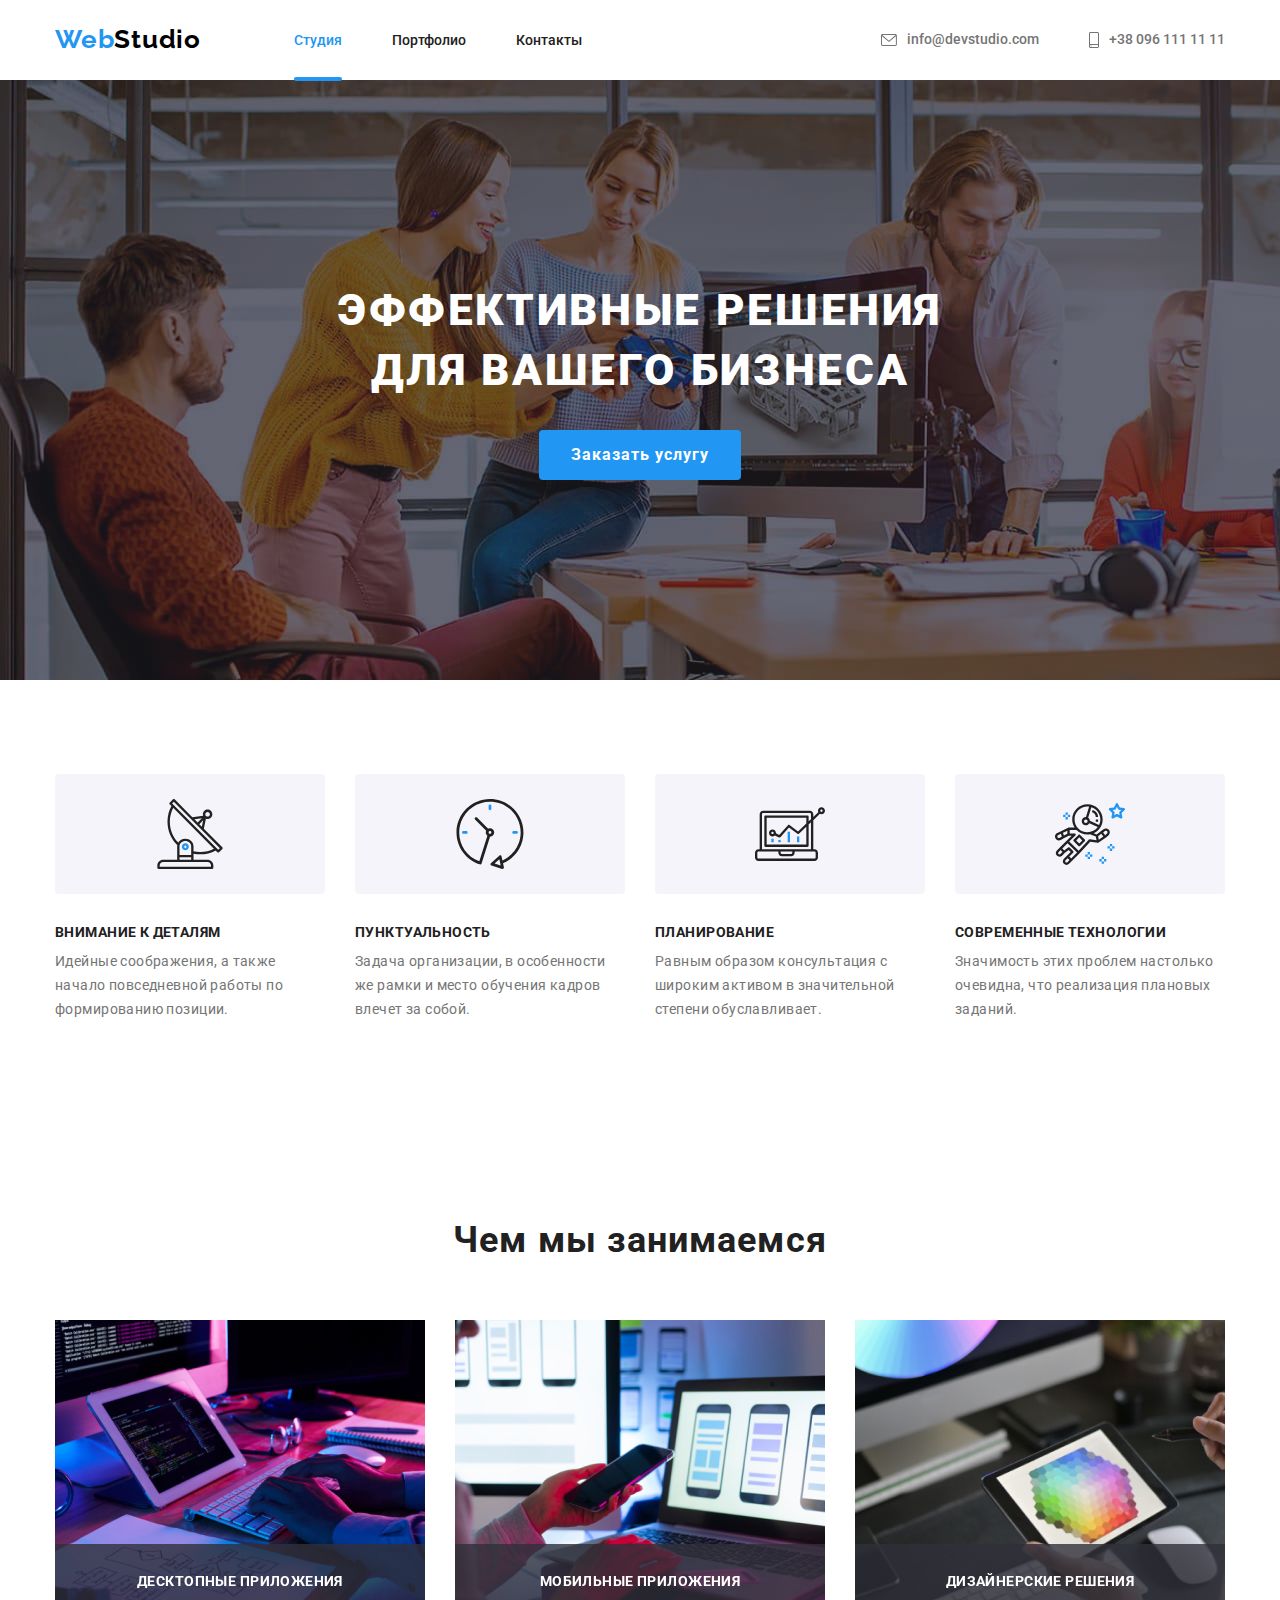
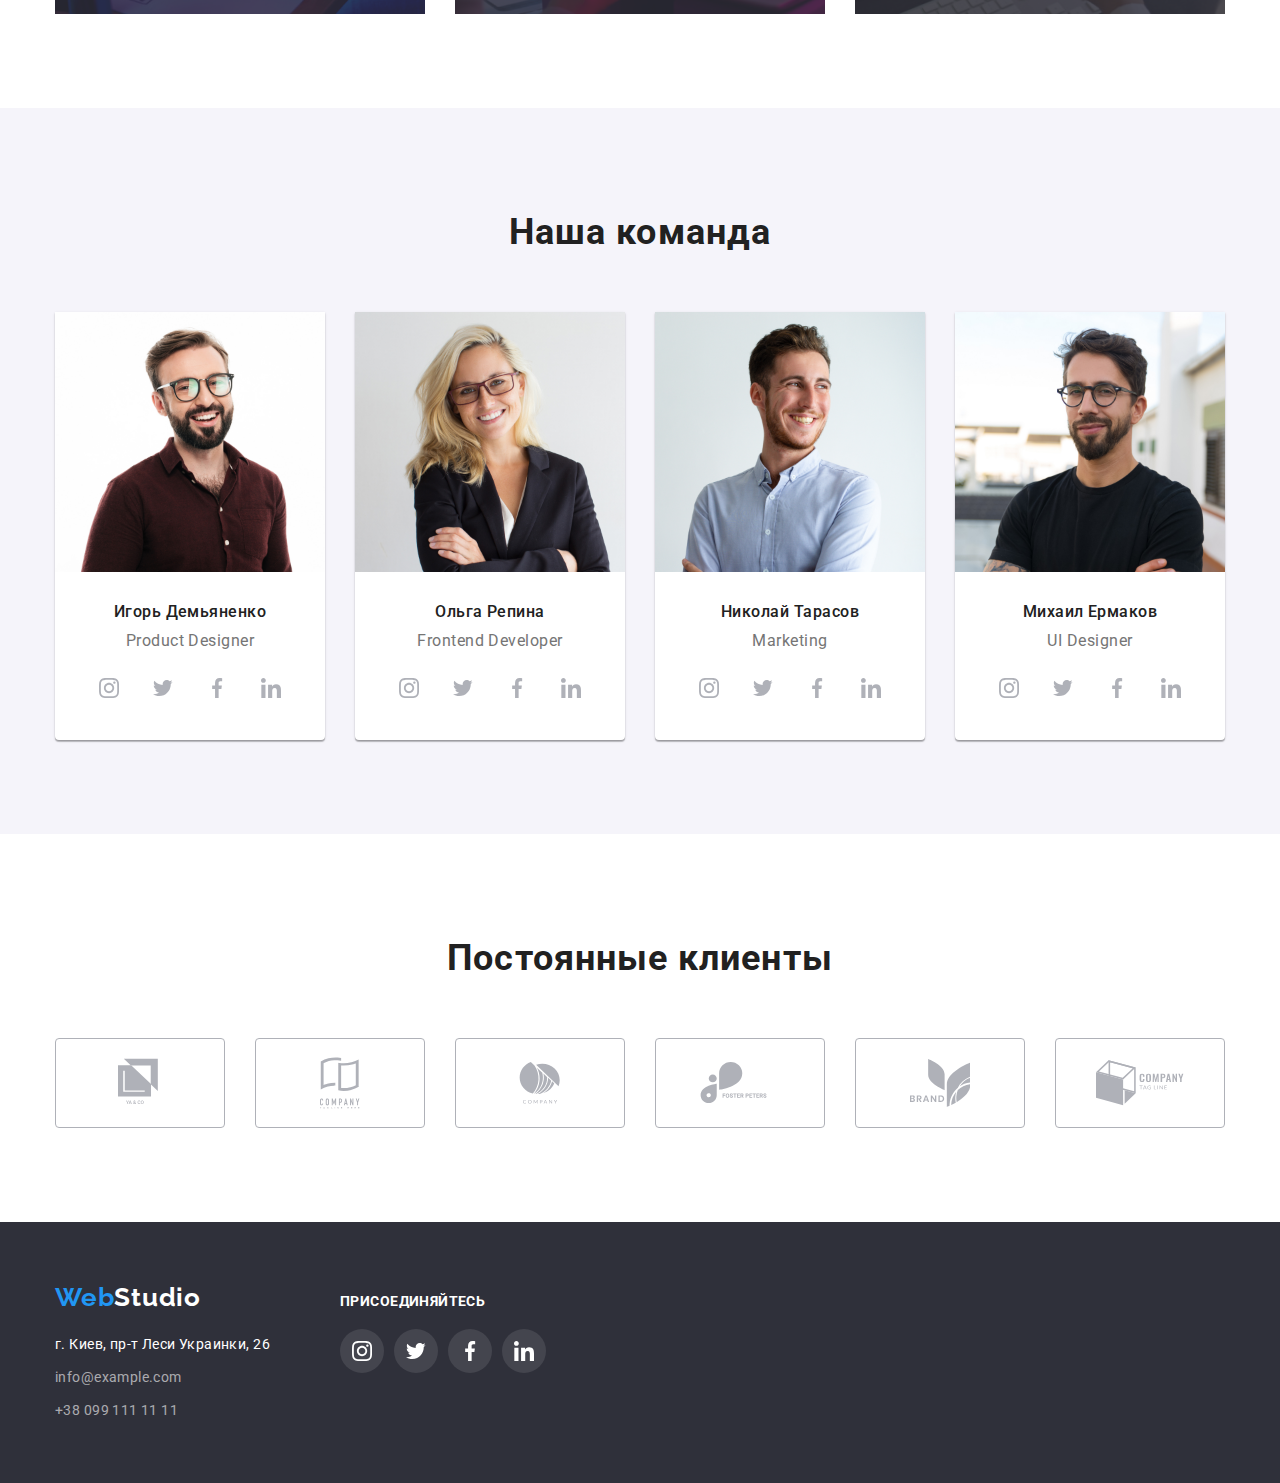
==== index.html @ f9aa04c1 "Add files via upload" ====
<!DOCTYPE html>
<html lang="ru">
<head>
    <meta charset="UTF-8">
    <meta name="viewport" content="width=device-width, initial-scale=1.0">
    <title>Web Studio</title>
    <link rel="stylesheet" href="https://cdnjs.cloudflare.com/ajax/libs/modern-normalize/1.0.0/modern-normalize.css">
    <link rel="stylesheet" href="./css/styles.css">
    <link href="https://fonts.googleapis.com/css2?family=Raleway:wght@700&family=Roboto:wght@400;500;700&display=swap" rel="stylesheet">
</head>
<body>
        <header>
            <div class="container">
                <div class="header-container">
                    <nav class="nav-container">
                        <a class="logo logo-header" href="#"><span class="logo-fisrt-word">Web</span><span class="logo-second-word">Studio</span></a>
                
                        <ul class="site-nav-container">
                            <li class="site-nav-item"><a href="./index.html" class="site-nav-link studio-link"> <span class="studio-page">Студия</span></a></li>
                            <li class="site-nav-item"><a href="./portfolio.html" class="site-nav-link"> Портфолио</a></li>
                            <li class="site-nav-item"><a href=""  class="site-nav-link">Контакты</a></li">
                        </ul>
                    </nav>
                    <address class="address">
                        <ul class="auth-nav">
                            <li class="item">
                                <a href="mailto:info@devstudio.com" class="auth-nav-link">
                                <svg class="connect-us-icon envelope-icon" width="16" height="12">
                                    <use href="./images/symbol-defs.svg#icon-envelope"></use>
                                </svg>
                                info@devstudio.com</a>
                            </li>
                            <li class="item">
                                <a href="tel:+380961111111" class="auth-nav-link">
                                <svg class="connect-us-icon" width="10" height="16">
                                    <use href="./images/symbol-defs.svg#icon-smartphone"></use>
                                </svg>
                                +38 096 111 11 11</a>
                            </li>
                        </ul>
                    </address>  
                </div> 
            </div> 
        </header>
        <main>
            <section class="hero-section"> 
                <div class="container">
                    <h1 class="hero-title">Эффективные решения <br> для вашего бизнеса</h1>
                    <button type="button" data-modal-open class="modal-btn type=button">Заказать услугу</button>
                    
                    <div data-modal class="backdrop is-hidden">
                        <div class="modal">
                            <button type="button" data-modal-close class="close-btn">
                                <svg width="18" height="18" class="close-btn-icon">
                                    <use href="./images/symbol-defs.svg#icon-close-cross">
                                    </use>
                                </svg>
                            </button>
                            
                            <form action="#" method="GET" autocomplete="off" class="contact-form">
                                <b class="data-appeal">Оставьте свои данные, мы вам перезвоним</b>

                                <div class="form-field">
                                    <label for="user-name" class="input-name">Имя</label>
                                    <input type="text" id="user-name" class="contact-form-input" name="user-name" required minlength="2">
                                    <svg width="12" height="12" class="input-form-icon">
                                        <use href="./images/symbol-defs.svg#icon-person"></use>
                                    </svg>
                                </div>
                                
                                <div class="form-field">
                                    <label for="user-phone" class="input-name">Телефон</label>
                                    <input type="tel" id="user-phone" class="contact-form-input" name="user-phone" required>
                                    <svg width="13" height="13" class="input-form-icon">
                                        <use href="./images/symbol-defs.svg#icon-phone"></use>
                                    </svg>
                                </div>
                                
                                <div class="form-field">
                                    <label for="user-email" class="input-name">Почта</label>
                                    <input type="email" id="user-email" class="contact-form-input" name="user-email" required>
                                    <svg width="15" height="12" class="input-form-icon">
                                        <use href="./images/symbol-defs.svg#icon-mail"></use>
                                    </svg>
                                </div>

                                <label for="user-comment" class="input-name">Комментарий</label>
                                <textarea name="user-comment" id="user-comment" cols="30" rows="10" placeholder="Введите текст" class="user-comment"></textarea>
                                
                                <div class="agreement">
                                    <input type="checkbox" value="agreement" name="agreement" class="agreement-checkbox" checked>
                                    <p class="agreement-text">Соглашаюсь с рассылкой и принимаю <a href="" class="agreement-terms-doc">Условия договора</a></p>
                                </div>

                            </form>

                            <button type="submit" class="submit-button">Отправить</button>
                        </div>    
                    </div>
                </div>
            </section>
    
            <section class="why-us-section">
                <div class="container">
                    <h2 hidden>Why us</h2>
                    <ul class="why-us-list">
                        <li class="why-us-item">
                            <div class="icon-container">
                                <svg class="icon">
                                    <use href="./images/symbol-defs.svg#icon-antenna"></use>
                                </svg>
                            </div>
                            <h3 class="why-us-title">Внимание к деталям</h3> 
                            <p class="why-us-description">Идейные соображения, а также начало повседневной работы по формированию позиции.</p>
                        </li>
                        <li class="why-us-item">
                            <div class="icon-container">
                                <svg class="icon">
                                    <use href="./images/symbol-defs.svg#icon-clock"></use>
                                </svg>
                            </div>
                        <h3 class="why-us-title">Пунктуальность</h3>  
                        <p class="why-us-description">Задача организации, в особенности же рамки и место обучения кадров влечет за собой.</p>
                        </li>
                        <li class="why-us-item">
                            <div class="icon-container">
                                <svg class="icon">
                                    <use href="./images/symbol-defs.svg#icon-diagram"></use>
                                </svg>
                            </div>
                        <h3 class="why-us-title">Планирование</h3>  
                        <p class="why-us-description">Равным образом консультация с широким активом в значительной степени обуславливает.</p>
                        </li>
                        <li class="why-us-item">
                            <div class="icon-container">
                                <svg class="icon">
                                    <use href="./images/symbol-defs.svg#icon-astronaut"></use>
                                </svg>
                            </div>
                        <h3 class="why-us-title">Современные технологии</h3>  
                        <p class="why-us-description">Значимость этих проблем настолько очевидна, что реализация плановых заданий.</p>
                        </li>
                    </ul>
                </div>
            </section>
    
            <section class="features-section">
                <div  class="container">
                    <h2 class="section-title">Чем мы занимаемся</h2>
                <ul class="features-list">
                    <li class="features-item">
                        <img class="features-img"src="./images/img-1.jpg" alt="working on computer" width="370" height="294">
                        <div class="overlay-studio-page">
                            <p class="overlay-studio-page-text">Десктопные приложения</p>
                        </div>
                    </li>
                    <li class="features-item">
                        <img class="features-img"src="./images/img-2.jpg" alt="adoption on smartphone" width="370" height="294">
                        <div class="overlay-studio-page">
                            <p class="overlay-studio-page-text">Мобильные приложения</p>
                        </div>
                    </li>
                    <li class="features-item">
                        <img class="features-img"src="./images/img-3.jpg" alt="colour variaty" width="370" height="294">
                        <div class="overlay-studio-page">
                            <p class="overlay-studio-page-text">Дизайнерские решения</p>
                        </div>
                    </li>
                </ul>
                </div>
            </section>
    
            <section class="team-section">
                <div class="container">
                    <h2 class="section-title">Наша команда</h2>
                <ul class="team-list">
                    <li class="team-item">
                        <img class="team-member-photo" src="./images/img-4.jpg" alt="man" width="270" height="260">
                        <h3 class="team-member-name">Игорь Демьяненко</h3>
                        <p class="team-member-position">Product Designer</p>
                        <ul class="social-links-list">
                            <li class="social-links-list-item">
                                <a href="" class="social-link-item">
                                    <svg class="social-link-icon">
                                        <use href="./images/symbol-defs.svg#icon-instagram"></use>
                                    </svg>
                                </a>
                            </li>
                            <li class="social-links-list-item">
                                <a href="" class="social-link-item">
                                    <svg class="social-link-icon">
                                        <use href="./images/symbol-defs.svg#icon-twitter"></use>
                                    </svg>
                                </a>
                            </li>
                            <li class="social-links-list-item">
                                <a href="" class="social-link-item">
                                    <svg class="social-link-icon">
                                        <use href="./images/symbol-defs.svg#icon-facebook-1"></use>
                                    </svg>
                                </a>
                            </li>
                            <li class="social-links-list-item">
                                <a href="" class="social-link-item">
                                    <svg class="social-link-icon">
                                        <use href="./images/symbol-defs.svg#icon-linkedin-1"></use>
                                    </svg>
                                </a>
                            </li>
                        </ul>
                    </li>
                    <li class="team-item">
                        <img class="team-member-photo" src="./images/img-5.jpg" alt="girl" width="270" height="260">
                        <h3 class="team-member-name">Ольга Репина</h3>
                        <p class="team-member-position">Frontend Developer</p>
                        <ul class="social-links-list">
                            <li class="social-links-list-item">
                                <a href="" class="social-link-item">
                                    <svg class="social-link-icon">
                                        <use href="./images/symbol-defs.svg#icon-instagram"></use>
                                    </svg>
                                </a>
                            </li>
                            <li class="social-links-list-item">
                                <a href="" class="social-link-item">
                                    <svg class="social-link-icon">
                                        <use href="./images/symbol-defs.svg#icon-twitter"></use>
                                    </svg>
                                </a>
                            </li>
                            <li class="social-links-list-item">
                                <a href="" class="social-link-item">
                                    <svg class="social-link-icon">
                                        <use href="./images/symbol-defs.svg#icon-facebook-1"></use>
                                    </svg>
                                </a>
                            </li>
                            <li class="social-links-list-item">
                                <a href="" class="social-link-item">
                                    <svg class="social-link-icon">
                                        <use href="./images/symbol-defs.svg#icon-linkedin-1"></use>
                                    </svg>
                                </a>
                            </li>
                        </ul>
                    </li>
                    <li class="team-item">
                        <img class="team-member-photo" src="./images/img-6.jpg" alt="man" width="270" height="260">
                        <h3 class="team-member-name">Николай Тарасов</h3>
                        <p class="team-member-position">Marketing</p>
                        <ul class="social-links-list">
                            <li class="social-links-list-item">
                                <a href="" class="social-link-item">
                                    <svg class="social-link-icon">
                                        <use href="./images/symbol-defs.svg#icon-instagram"></use>
                                    </svg>
                                </a>
                            </li>
                            <li class="social-links-list-item">
                                <a href="" class="social-link-item">
                                    <svg class="social-link-icon">
                                        <use href="./images/symbol-defs.svg#icon-twitter"></use>
                                    </svg>
                                </a>
                            </li>
                            <li class="social-links-list-item">
                                <a href="" class="social-link-item">
                                    <svg class="social-link-icon">
                                        <use href="./images/symbol-defs.svg#icon-facebook-1"></use>
                                    </svg>
                                </a>
                            </li>
                            <li class="social-links-list-item">
                                <a href="" class="social-link-item">
                                    <svg class="social-link-icon">
                                        <use href="./images/symbol-defs.svg#icon-linkedin-1"></use>
                                    </svg>
                                </a>
                            </li>
                        </ul>
                    </li>
                    <li class="team-item">
                        <img class="team-member-photo" src="./images/img-7.jpg" alt="man" width="270" height="260">
                        <h3 class="team-member-name">Михаил Ермаков</h3>
                        <p class="team-member-position">UI Designer</p>
                        <ul class="social-links-list">
                            <li class="social-links-list-item">
                                <a href="" class="social-link-item">
                                    <svg class="social-link-icon">
                                        <use href="./images/symbol-defs.svg#icon-instagram"></use>
                                    </svg>
                                </a>
                            </li>
                            <li class="social-links-list-item">
                                <a href="" class="social-link-item">
                                    <svg class="social-link-icon">
                                        <use href="./images/symbol-defs.svg#icon-twitter"></use>
                                    </svg>
                                </a>
                            </li>
                            <li class="social-links-list-item">
                                <a href="" class="social-link-item">
                                    <svg class="social-link-icon">
                                        <use href="./images/symbol-defs.svg#icon-facebook-1"></use>
                                    </svg>
                                </a>
                            </li>
                            <li class="social-links-list-item">
                                <a href="" class="social-link-item">
                                    <svg class="social-link-icon">
                                        <use href="./images/symbol-defs.svg#icon-linkedin-1"></use>
                                    </svg>
                                </a>
                            </li>
                        </ul>
                    </li>
                </ul>
                </div>
            </section>

            <section class="clients-section">
                <div class="container">
                    <h2 class="section-title">Постоянные клиенты</h2>
                <ul class="client-list">
                    <li class="client-item">
                        <a href="" class="client-link">
                            <svg class="client-icon" width="44" height="50px">
                                <use href="./images/symbol-defs.svg#icon-logo-1"></use>
                            </svg>
                        </a>
                    </li>
                    <li class="client-item">
                        <a href="" class="client-link">
                            <svg class="client-icon" width="40" height="52">
                                <use href="./images/symbol-defs.svg#icon-logo-2"></use>
                            </svg>
                        </a>
                    </li>
                    <li class="client-item">
                        <a href="" class="client-link">
                            <svg class="client-icon" width="42" height="42">
                                <use href="./images/symbol-defs.svg#icon-logo-3"></use>
                            </svg>
                        </a>
                    </li>
                    <li class="client-item">
                        <a href="" class="client-link">
                            <svg class="client-icon" width="80" height="42">
                                <use href="./images/symbol-defs.svg#icon-logo-4"></use>
                            </svg>
                        </a>
                    </li>
                    <li class="client-item">
                        <a href="" class="client-link">
                            <svg class="client-icon" width="60" height="48">
                                <use href="./images/symbol-defs.svg#icon-logo-5"></use>
                            </svg>
                        </a>
                    </li>
                    <li class="client-item">
                        <a href="" class="client-link">
                            <svg class="client-icon" width="88" height="46">
                                <use href="./images/symbol-defs.svg#icon-logo-6"></use>
                            </svg>
                        </a>
                    </li>
                </ul>
                </div>
            </section>
        </main>

        <footer class="footer">
            <div class="container">
                <div class="footer-container">
                    <div class="footer-container-left">
                        <a class="logo logo-footer" href="#">
                            <span class="logo-fisrt-word">Web</span><span class="logo-second-word-footer">Studio</span>
                        </a>
                    <address>
                        <ul>
                            <li class="address-item">
                                <a class="google-maps" href="https://goo.gl/maps/dtEofqqaDgMiZuSH6">г. Киев, пр-т Леси Украинки, 26</a>
                            </li>
                            <li class="address-item">
                                <a href="mailto:info@example.com" class="footer-contacts">info@example.com</a>
                            </li>
                            <li class="address-item">
                                <a href="tel:+380991111111" class="footer-contacts">+38 099 111 11 11</a>
                            </li>
                        </ul>
                    </address>
                    </div>
                    <div class="footer-container-right">
                        <h3 class="footer-connect">присоединяйтесь</h3>
                        <ul class="social-links-list">
                            <li class="social-link-list-item-footer">
                                <a href="" class="social-link-item-footer">
                                    <svg class="social-link-icon-footer">
                                        <use href="./images/symbol-defs.svg#icon-instagram"></use>
                                    </svg>
                                </a>
                            </li>
                            <li class="social-link-list-item-footer">
                                <a href="" class="social-link-item-footer">
                                    <svg class="social-link-icon-footer">
                                        <use href="./images/symbol-defs.svg#icon-twitter"></use>
                                    </svg>
                                </a>
                            </li>
                            <li class="social-link-list-item-footer">
                                <a href="" class="social-link-item-footer">
                                    <svg class="social-link-icon-footer">
                                        <use href="./images/symbol-defs.svg#icon-facebook-1"></use>
                                    </svg>
                                </a>
                            </li>
                            <li class="social-link-list-item-footer">
                                <a href="" class="social-link-item-footer">
                                    <svg class="social-link-icon-footer">
                                        <use href="./images/symbol-defs.svg#icon-linkedin-1"></use>
                                    </svg>
                                </a>
                            </li>
                        </ul>
                    </div>
                </div>
            </div>
        </footer>

    <script src="./js/modal.js"></script>
</body>
</html>
---- css/styles.css ----
/* цвет основного текста #212121 */

/* вторичный цвет текста #757575 */

/* белый текст #FFFFFF */

/* цвет акцента #2196F3 */

/* цвет фона основной #FFFFFF */

/* цвет фона вторичный #2F303A */

body {
    font-family: Roboto, sans-serif;
    font-style: normal;
    font-weight: 400;
    color: #212121;
    background-color: #FFFFFF;
}

:root {
    --primary-text-color: #212121;
    --secondary-text-color: #757575;
    --white-text-color: #FFFFFF;
    --accent-color: #2196F3;
    --primary-background-color: #FFFFFF;
    --secondary-background-color: #2F303A;
    --third-background-color: #F5F4FA;
    --studio-word-color: #000000;
    --icon-static-color: #afb1b8;
    --static-link-color: #757575;
}

img {
    display: block;
    max-width: 100%;
}

ul {
    list-style: none;
    margin: 0px;
    padding: 0px;
}

a {
    text-decoration: none;
    font-style: normal;
    
    color: var(--static-link-color);
    transition: color 250ms cubic-bezier(0.4, 0, 0.2, 1);
}

a:hover,
a:focus {
    color: var(--accent-color);
}

.container {
    width: 1200px;
    padding-left: 15px;
    padding-right: 15px;
    margin: 0 auto;
}

.header-container {
    height: 80px;
    display: flex;
    align-items: center;
}

.nav-container {
    display: flex;
    justify-content: center;
    align-items: center;
    height: 100%;
}

.logo {
    font-family: Raleway, sans-serif;
    font-weight: 700;
    font-size: 26px;
    line-height: 1.192;
    letter-spacing: 0.03em;
}
.logo-header {
    margin-right: 93px;
    padding-top: 24px;
    padding-bottom: 25px;
}
.logo-fisrt-word {
    color: var(--accent-color);
}
.logo-second-word {
    color: var(--studio-word-color);
}

.site-nav-container {
    display: flex;
    height: 100%;
}

.site-nav-container .item:not(:last-child) {
    margin-right: 50px;
}

.site-nav-item:not(:last-child) {
    margin-right: 50px;
}
.studio-link::after,
.portfolio-link::after {
    content: " ";
    display: block;
    margin-top: 29px;
    width: 100%;
    height: 4px;
    background: #2196F3;
    border-radius: 2px;
}


.site-nav-link {
    display: block;
    padding-top: 32px;
    padding-bottom: 32px;
    font-weight: 500;
    font-size: 14px;
    
    color: var(--primary-text-color);
    transition: color 250ms cubic-bezier(0.4, 0, 0.2, 1);
}
.site-nav-link:hover,
.site-nav-link:focus {
    color: var(--accent-color);
}

.studio-link,
.portfolio-link {
    padding-bottom: 0px;
}

.address {
    font-style: normal;
    font-weight: 500;
}

.studio-page {
    color: var(--accent-color);
}

.portfolio-page {
    color: var(--accent-color);
}

.address {
    margin-left: auto;
}

.auth-nav {
    display: flex;
    align-items: center;
}

.auth-nav .item + .item {
    margin-left: 50px;
}

.auth-nav .item a {
    font-size: 14px;
    line-height: 1.14;

    color: var(--secondary-text-color);
    transition: color 250ms cubic-bezier(0.4, 0, 0.2, 1);
}
.auth-nav .item a:hover,
.auth-nav .item a:focus {
    color: var(--accent-color);
}

.auth-nav > .item {
    display: flex;
    align-items: center;
}

.connect-us-icon {
    margin-right: 10px;

    fill: var(--secondary-text-color);
    transition: fill 250ms cubic-bezier(0.4, 0, 0.2, 1);
}
.connect-us-icon:hover,
.connect-us-icon:focus {
    fill: var(--accent-color);
}

.auth-nav-link {
    display: flex;
    align-items: center;
}

.auth-nav-link:hover .connect-us-icon {
    fill: var(--accent-color);
}
.auth-nav-link:focus .connect-us-icon {
    fill: var(--accent-color);
}

.hero-section {
    height: 600px;
    max-width: 1600px;
    padding: 0;
    display: flex;
    flex-direction: column;
    justify-content: center;
    text-align: center;
    background-color: var(--secondary-background-color);
    background-image: linear-gradient(
        rgba(47, 48, 58, 0.4),
        rgba(47, 48, 58, 0.4)),
        url(../images/bg-img.jpg);
}

.hero-title {
    margin-top: 0px;
    margin-bottom: 30px;
    font-weight: 900;
    font-size: 44px;
    line-height: 1.364;
    color: var(--white-text-color);
    letter-spacing: 0.06em;
    text-transform: uppercase;
}

.modal-btn {
    display: inline-block;
    margin: 0 auto;
    font-family: Roboto;
    font-weight: 700;
    font-size: 16px;
    line-height: 1.857;
    letter-spacing: 0.06em;
    color: var(--primary-background-color);
    background: var(--accent-color);
    border: none;
    border-radius: 4px;
    padding: 10px 32px;

    box-shadow: none;
    transition: box-shadow 250ms cubic-bezier(0.4, 0, 0.2, 1);
}
.modal-btn:hover,
.modal-btn:focus {
    box-shadow: 0px 4px 4px rgba(0, 0, 0, 0.15);
}

.backdrop {
    position: fixed;
    top: 0;
    left: 0;
    width: 100%;
    height: 100%;
    background-color: rgba(0, 0, 0, 0.2);

    opacity: 1;
    transition: opacity 250ms cubic-bezier(0.4, 0, 0.2, 1);
}

.backdrop.is-hidden {
    opacity: 0;
    pointer-events: none;
}

.backdrop.is-hidden .modal {
    transform: translate(-50%, -50%) scale(0.8);
    transition: transform 250ms cubic-bezier(0.4, 0, 0.2, 1);
}

.modal {
    position: absolute;
    top: 50%;
    left: 50%;
    transform: translate(-50%, -50%) scale(1);
    transition: transform 250ms linear;

    min-width: 528px;
    min-height: 580px;
    padding: 40px;
    background-color: var(--primary-background-color);
    box-shadow: 0px 1px 3px rgba(0, 0, 0, 0.12), 0px 1px 1px rgba(0, 0, 0, 0.14), 0px 2px 1px rgba(0, 0, 0, 0.2);
    border-radius: 4px;
}

.close-btn {
    position: absolute;
    top: 8px;
    right: 8px;

    display: flex;
    justify-content: center;
    align-items: center;

    width: 30px;
    height: 30px;
    border-radius: 50%;
    border: 1px solid rgba(0, 0, 0, 0.1);
    background-color: var(--primary-background-color);
    cursor: pointer;
}
.close-btn:hover,
.close-btn:focus > .close-btn-icon{
    fill: var(--accent-color);
}

.data-appeal {
    display: inline-block;
    margin-bottom: 12px;
    font-weight: 700;
    font-size: 20px;
    line-height: 1.15;
    text-align: center;
    letter-spacing: 0.03em;
}

.contact-form {
    font-size: 12px;
    line-height: 1.167;
    letter-spacing: 0.03em;
    color: var(--secondary-text-color);
}

.form-field {
    position: relative;
}

.contact-form-input {
    display: block;
    width: 448px;
    height: 40px;
    margin-bottom: 10px;
    padding-top: 12px;
    padding-right: 16px;
    padding-bottom: 12px;
    padding-left: 42px;
    border: 1px solid rgba(33, 33, 33, 0.2);
    border-radius: 4px;
    letter-spacing: 0.01em;
}
.contact-form-input:focus,
.contact-form-input:hover {
    outline: none;
    border: 1px solid var(--accent-color);
    cursor: pointer;
}

.contact-form-input:hover + .input-form-icon {
    fill: var(--accent-color);
}
.form-field:focus-within > .input-form-icon {
    fill: var(--accent-color);
}

.input-name {
    display: block;
    text-align: initial;
    margin-bottom: 4px;
    color: var(--secondary-text-color);
}

.input-form-icon {
    position: absolute;
    left: 12px;
    top: 32px;
}

.agreement {
    display: flex;
    align-items: center;
    margin-bottom: 30px;
    font-size: 14px;
}

.agreement-checkbox {
    margin-right: 8px;
}

.agreement-text {
    line-height: 1.714;
}

.agreement-terms-doc {
    color: var(--accent-color);
    text-decoration: underline;
}

.user-comment {
    width: 100%;
    height: 120px;
    padding: 12px 16px;
    border: 1px solid rgba(33, 33, 33, 0.2);
    box-sizing: border-box;
    border-radius: 4px;
    resize: none;
}
.user-comment:focus {
    outline: none;
    border: 1px solid var(--accent-color);
}

.submit-button {
    width: 200px;
    height: 50px;
    margin: 0 auto;
    padding: 10px 56px;
    text-align: center;
    font-weight: 700;
    font-size: 16px;
    line-height: 1.875;
    letter-spacing: 0.06em;
    color: var(--white-text-color);
    background-color: var(--accent-color);
    border: none;
    border-radius: 4px;
    cursor: pointer;
}
.submit-button:hover,
.submit-button:focus {
    box-shadow: 0px 4px 4px rgba(0, 0, 0, 0.15);
}

.why-us-list {
    display: flex;
    flex-wrap: wrap;
    margin: 0 auto;
}

.why-us-item {
    width: 270px;
}

.why-us-item:not(:last-child) {
    margin-right: 30px;
}

.icon-container {
    margin-bottom: 30px;
    padding: 25px 100px;
    background: #F5F4FA;
    border-radius: 4px;
}

.icon {
    width: 70px;
    height: 70px;
    display: block;
}

.why-us-title {
    margin: 0;
    margin-bottom: 10px;
    font-weight: 700;
    font-size: 14px;
    line-height: 1.143;
    letter-spacing: 0.03em;
    text-transform: uppercase;
    color: var(--primary-text-color);
}

.why-us-description {
    margin: 0;
    font-weight: 400;
    font-size: 14px;
    line-height: 1.714;
    letter-spacing: 0.03em;
    color: var(--secondary-text-color);
}

section {
    padding-top: 94px;
    padding-bottom: 94px;
    margin: 0 auto;
}

.section-title {
    margin: 0px;
    margin-bottom: 50px;
    font-weight: 700;
    font-size: 36px;
    line-height: 1.667;
    text-align: center;
    letter-spacing: 0.03em;
    color: var(--primary-text-color);
}

.features-list {
    display: flex;
    flex-wrap: wrap;
}

.features-item {
    position: relative;
    display: block;
}

.features-item:not(:last-child) {
    margin-right: 30px;
}

.features-img {
    display: block;
}

.overlay-studio-page {
    position: absolute;
    bottom: 0;
    left: 0;
    width: 100%;
    height: 70px;
    background: rgba(47, 48, 58, 0.8);
}

.overlay-studio-page-text {
    display: block;
    height: 100%;
    margin: 0;
    padding-top: 27px;
    padding-bottom: 27px;
    font-weight: 700;
    font-size: 14px;
    line-height: 1.429;
    text-align: center;
    letter-spacing: 0.03em;
    text-transform: uppercase;
    color: var(--white-text-color);
}

.team-section {
    background-color: var(--third-background-color);
}

.team-list {
    margin: 0 auto;
    display: flex;
    flex-wrap: wrap;
    justify-content: center;
}

.team-item {
    padding-bottom: 30px;
    background-color: var(--primary-background-color);
    box-shadow: 0px 1px 3px rgba(0, 0, 0, 0.12), 0px 1px 1px rgba(0, 0, 0, 0.14), 0px 2px 1px rgba(0, 0, 0, 0.2);
    border-radius: 0px 0px 4px 4px;
}
.team-item:not(:last-child) {
    margin-right: 30px;
}

.team-member-photo {
    margin-bottom: 30px;
}

.team-member-name {
    margin: 0px;
    margin-bottom: 10px;
    font-weight: 500;
    font-size: 16px;
    line-height: 1.188;
    text-align: center;
    letter-spacing: 0.03em;
}

.team-member-position {
    margin: 0px;
    margin-bottom: 16px;
    font-size: 16px;
    line-height: 1.188;
    text-align: center;
    letter-spacing: 0.03em;
    color: var(--secondary-text-color);
}

.social-links-list {
    display: flex;
    justify-content: center;
}

.social-links-list-item:not(:last-child) {
    margin-right: 10px;
}

.social-link-item {
    display: inline-flex;
    justify-content: center;
    align-items: center;
    width: 44px;
    height: 44px;
    border-radius: 50px;
    background-color: var(--primary-background-color);

    transition: background-color 250ms cubic-bezier(0.4, 0, 0.2, 1);
}

.social-link-item:hover,
.social-link-item:focus {
    background-color: var(--accent-color);
}
.social-link-item:hover .social-link-icon {
    fill: var(--white-text-color);
}
.social-link-item:focus .social-link-icon {
    fill: var(--white-text-color);
}

.social-link-icon {
    width: 20px;
    height: 20px;

    fill: var(--icon-static-color);
    transition: fill 250ms cubic-bezier(0.4, 0, 0.2, 1);
}
.social-link-icon:hover,
.social-link-icon:focus {
    fill: var(--white-text-color);
}

.client-list {
    display: flex;
    justify-content: center;
}

.client-item {
    width: 170px;
    height: 90px;
    display: flex;
    
}
.client-item:not(:last-child) {
    margin-right: 30px;
}

.client-link {
    width: inherit;
    border-radius: 4px;
    display: inline-flex;
    justify-content: center;
    align-items: center;

    border: 1px solid var(--icon-static-color);
    fill: var(--icon-static-color);
    transition: border 250ms cubic-bezier(0.4, 0, 0.2, 1), 
                fill 250ms cubic-bezier(0.4, 0, 0.2, 1);
}

.client-link:hover,
.client-link:focus {
    border: 1px solid var(--accent-color);
    fill: var(--accent-color);
}
.client-link:hover .client-icon {
    fill: var(--accent-color);
}
.client-link:focus .client-icon {
    fill: var(--accent-color);
}

.client-icon {
    fill: var(--icon-static-color);
    transition: fill 250ms cubic-bezier(0.4, 0, 0.2, 1);
}
.client-icon:hover,
.client-icon:focus {
    fill: var(--accent-color);
}

.google-maps {
    color: var(--white-text-color);
}

.footer {
    color: rgba(255, 255, 255, 0.6);;
    background: var(--secondary-background-color);
    font-weight: 400;
    font-size: 14px;
    line-height: 1.714;
    letter-spacing: 0.03em;
}

.footer-container {
    display: flex;
    align-items: baseline;
    padding-top: 60px;
    padding-bottom: 60px;
    margin: 0 auto;
}

.footer-container-left {
    margin-right: 70px;
}

.address-item:not(:last-child) {
    margin-bottom: 9px;
}

.logo-footer {
    display: block;
    margin: 0;
    margin-bottom: 20px;
}
.logo-second-word-footer {
    color: var(--white-text-color);
}

.footer-contacts {
    color: rgba(255, 255, 255, 0.6);
}

.footer-connect {
    font-weight: 700;
    font-size: 14px;
    line-height: 16px;
    letter-spacing: 1.143;
    text-transform: uppercase;
    color: var(--white-text-color);
    margin: 0;
    margin-bottom: 20px;
}

.social-link-list-item-footer {
    display: inline-flex;
    justify-content: center;
    align-items: center;
    width: 44px;
    height: 44px;
    border-radius: 50px;

    background-color: rgba(255, 255, 255, 0.1);
    transition: background-color 250ms cubic-bezier(0.4, 0, 0.2, 1);
}
.social-link-list-item-footer:hover {
    background-color: var(--accent-color);
}
.social-link-list-item-footer:focus-within {
    background-color: var(--accent-color);
}
.social-link-list-item-footer:not(:last-child) {
    margin-right: 10px;
}

.social-link-item-footer:focus {
    outline: black;
}

.social-link-item-footer {
    display: inline-flex;
    justify-content: center;
    align-items: center;
}

.social-link-item-footer:focus {
    outline: 1px solid black;
}

.social-link-icon-footer {
    width: 20px;
    height: 20px;
    fill: var(--white-text-color);
}

.projects-section {
    padding-top: 94px;
    padding-bottom: 94px;
}

.filter-list {
    padding: 0px;
    margin-bottom: 50px;
    display: flex;
    justify-content: center;
}

.filter-item:not(:last-child) {
    margin-right: 8px;
}

.filter-button {
    padding: 6px 22px;
    font-weight: 500;
    font-size: 16px;
    line-height: 1.625;
    text-align: center;
    letter-spacing: 0.03em;
    border-radius: 4px;
    border: none;

    color: var(--primary-text-color);
    background-color: var(--third-background-color);
    box-shadow: none;
    transition: color 250ms cubic-bezier(0.4, 0, 0.2, 1),
                background-color 250ms cubic-bezier(0.4, 0, 0.2, 1),
                box-shadow 250ms cubic-bezier(0.4, 0, 0.2, 1);
}

.filter-button:hover,
.filter-button:focus {
    color: var(--white-text-color);
    background-color:  var(--accent-color);
    box-shadow: 0px 3px 1px rgba(0, 0, 0, 0.1), 0px 1px 2px rgba(0, 0, 0, 0.08), 0px 2px 2px rgba(0, 0, 0, 0.12);
}

.projects-container {
    width: 1200px;
    padding-left: 15px;
    padding-right: 15px;
    margin: 0 auto;
}

.projects-list {
    display: flex;
    flex-wrap: wrap;
    padding-left: 0;
}

.projects-item {
    display: block;
    width: 370px;
    height: 404px;
    margin-right: 30px;
    border: 1px solid #EEEEEE;

    box-shadow: none;
    transition: box-shadow 250ms cubic-bezier(0.4, 0, 0.2, 1);
}
.projects-item:hover {
    box-shadow: 0px 1px 1px rgba(0, 0, 0, 0.12), 0px 4px 4px rgba(0, 0, 0, 0.06), 1px 4px 6px rgba(0, 0, 0, 0.16);
}
.projects-item:hover .overlay {
    opacity: 1;
}
.projects-item:focus .overlay {
    opacity: 1;
}

.projects-item:nth-child(-n+6) {
    margin-bottom: 30px;
}

.projects-item:nth-child(3n) {
    margin-right: 0;
}

.project-link {
    display: block;
}

.project-link:focus {
    box-shadow: 0px 1px 1px rgba(0, 0, 0, 0.12), 0px 4px 4px rgba(0, 0, 0, 0.06), 1px 4px 6px rgba(0, 0, 0, 0.16);
}
.project-link:focus .overlay {
    transform: translateY(0);
    opacity: 1;
}

.project-name {
    margin: 0px;
    margin-bottom: 4px;
    font-weight: 700;
    font-size: 18px;
    line-height: 2;
    letter-spacing: 0.06em;
    color: var(--primary-text-color);
}

.project-description {
    margin: 0px;
    font-weight: 400;
    font-size: 16px;
    line-height: 1.875;
    letter-spacing: 0.03em;
    color: var(--secondary-text-color);
}

.project-container-lower {
    padding: 20px 24px;
}

.project-container-upper {
    position: relative;
    overflow: hidden;
}

.overlay {
    position: absolute;
    top: 0;
    left: 0;
    display: flex;
    justify-content: center;
    align-items: center;
    width: 100%;
    height: 294px; 
    background: rgba(33, 150, 243, 0.9);
    
    opacity: 0;
    transform: translateY(+100%);
    transition: transform 250ms cubic-bezier(0.4, 0, 0.2, 1),
                opacity 250ms cubic-bezier(0.4, 0, 0.2, 1);
}
.projects-item:hover .overlay {
    transform: translateY(0);
}

.overlay-text {
    padding: 63px 24px;
    font-size: 18px;
    line-height: 1.555;
    letter-spacing: 0.03em;
    color: var(--white-text-color); 
}
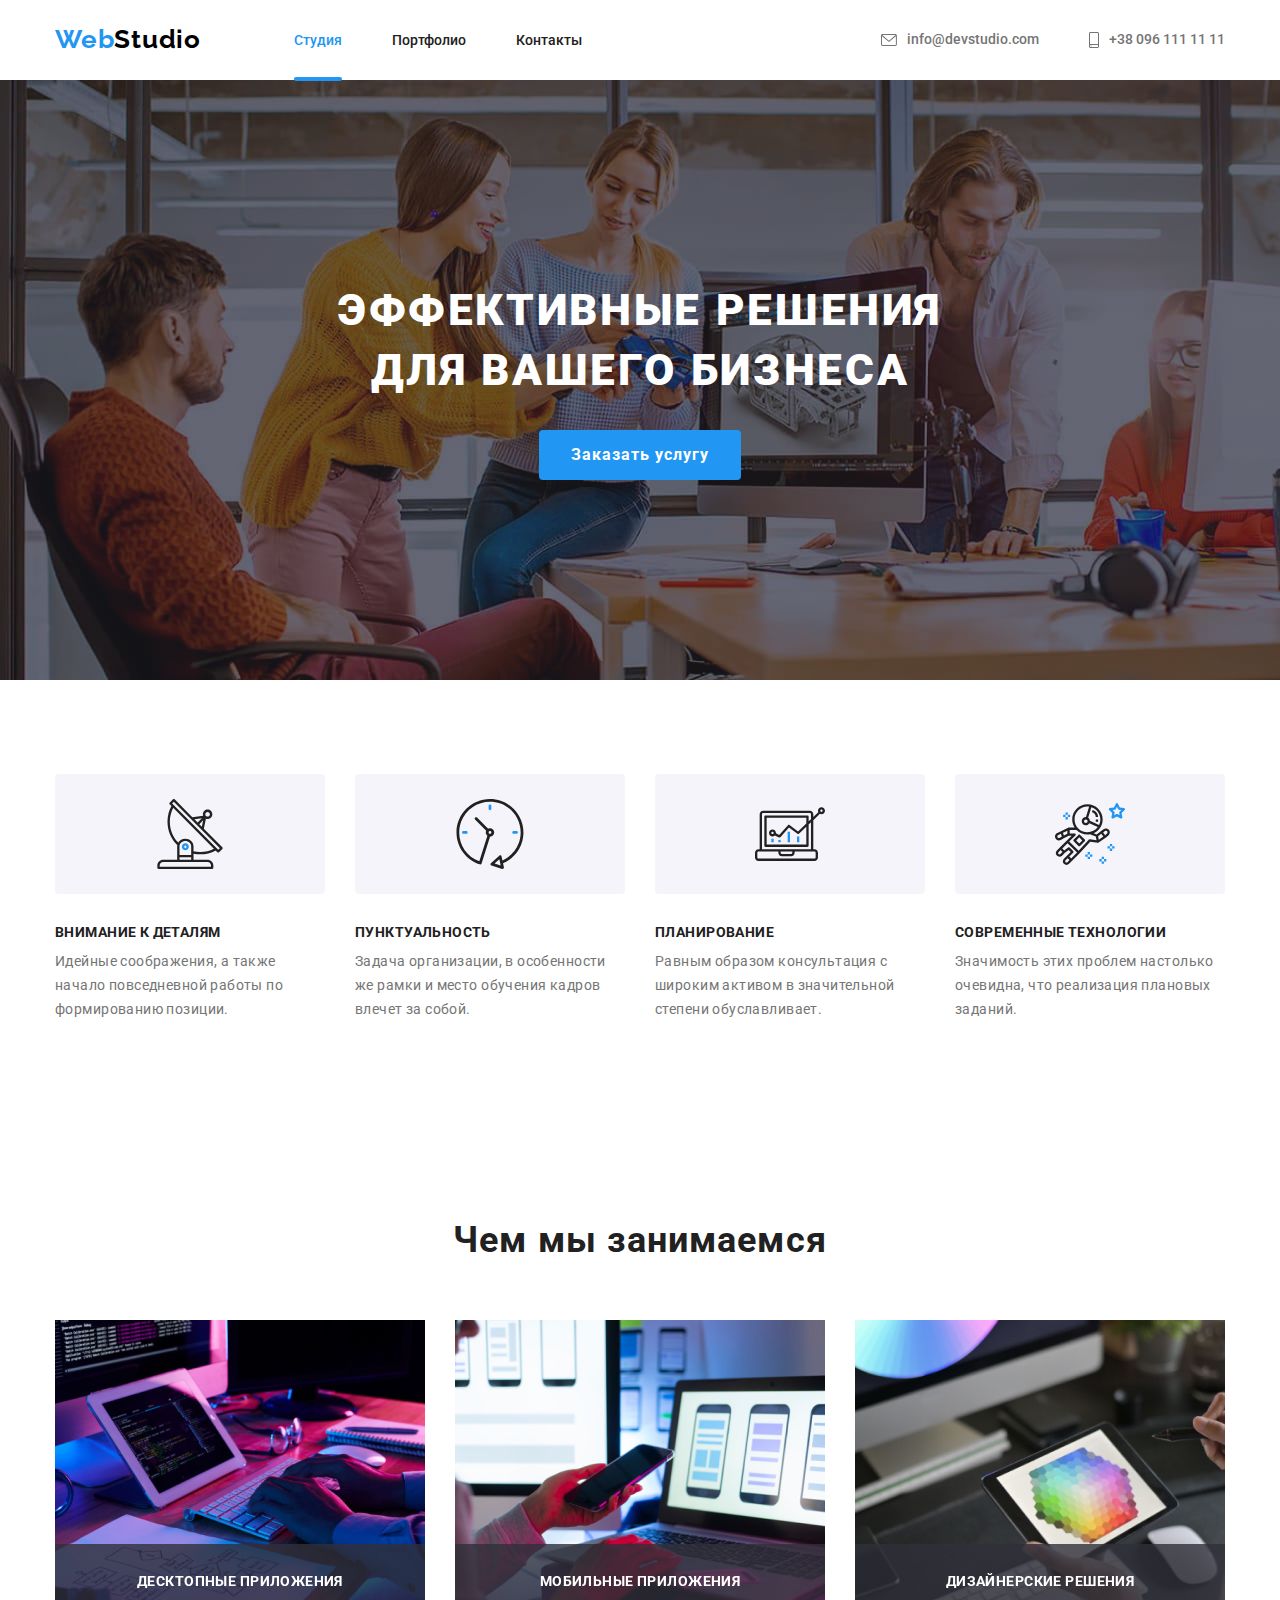
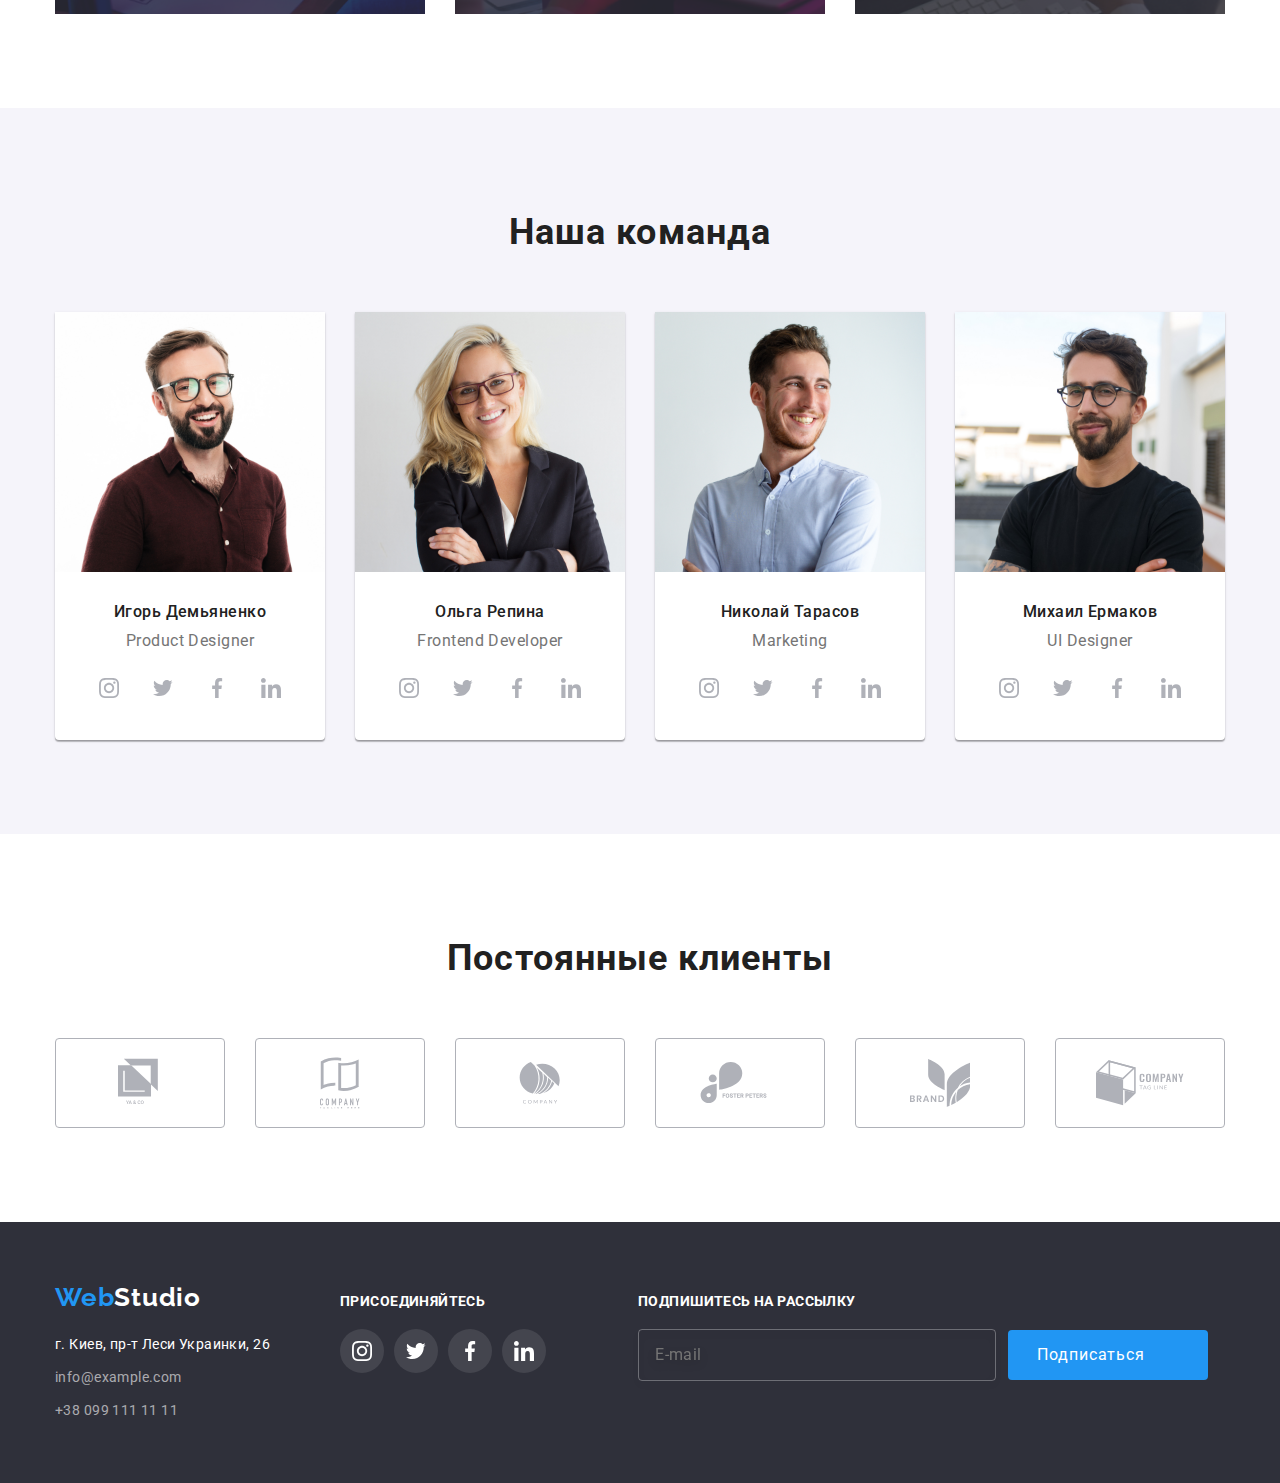
==== commit 9adbb59f: "Add files via upload" ====
--- a/index.html
+++ b/index.html
@@ -46,7 +46,7 @@
             <section class="hero-section"> 
                 <div class="container">
                     <h1 class="hero-title">Эффективные решения <br> для вашего бизнеса</h1>
-                    <button type="button" data-modal-open class="modal-btn type=button">Заказать услугу</button>
+                    <button type="button" data-modal-open class="modal-btn" type="button">Заказать услугу</button>
                     
                     <div data-modal class="backdrop is-hidden">
                         <div class="modal">
@@ -85,16 +85,18 @@
                                 </div>
 
                                 <label for="user-comment" class="input-name">Комментарий</label>
-                                <textarea name="user-comment" id="user-comment" cols="30" rows="10" placeholder="Введите текст" class="user-comment"></textarea>
+                                <textarea name="user-comment" id="user-comment" placeholder="Введите текст" class="user-comment"></textarea>
                                 
-                                <div class="agreement">
+                                <label class="agreement">
                                     <input type="checkbox" value="agreement" name="agreement" class="agreement-checkbox" checked>
+                                    <span class="checkbox-icon"></span>
                                     <p class="agreement-text">Соглашаюсь с рассылкой и принимаю <a href="" class="agreement-terms-doc">Условия договора</a></p>
-                                </div>
-
+                                </label>
+
+                                <button type="submit" class="submit-button">Отправить</button>
                             </form>
 
-                            <button type="submit" class="submit-button">Отправить</button>
+                            
                         </div>    
                     </div>
                 </div>
@@ -390,7 +392,8 @@
                         </ul>
                     </address>
                     </div>
-                    <div class="footer-container-right">
+
+                    <div class="footer-container-center">
                         <h3 class="footer-connect">присоединяйтесь</h3>
                         <ul class="social-links-list">
                             <li class="social-link-list-item-footer">
@@ -423,6 +426,22 @@
                             </li>
                         </ul>
                     </div>
+
+                    <div class="footer-container-right">
+                        <h3 class="footer-connect">Подпишитесь на рассылку</h3>
+                        <form action="#" method="GET" autocomplete="off" class="subscription-form-footer">
+                            <label>
+                                <input type="email" placeholder="E-mail" class="subscription-input">
+                            </label>
+
+                            <button type="submit" class="subscribe-button-footer">
+                                Подписаться
+                                <svg width="24" height="24" class="subscribe-icon-footer">
+                                    <use href="./images/symbol-defs.svg#icon-send-plane"></use>
+                                </svg>
+                            </button>
+                        </form>
+                    </div>
                 </div>
             </div>
         </footer>
--- a/css/styles.css
+++ b/css/styles.css
@@ -372,14 +372,44 @@
 }
 
 .agreement {
-    display: flex;
-    align-items: center;
+    /*position: relative;*/
+    display: flex;
+    align-items: center;
+    justify-content: center;
     margin-bottom: 30px;
     font-size: 14px;
 }
 
+.checkbox-icon {
+    /*position: absolute;
+    top: 50%;
+    left: 0;
+    transform: translateY(-50%);
+    pointer-events: none;*/
+
+    
+    display: inline-block;
+    width: 16px;
+    height: 15px;
+    margin-right: 8px;
+    border: 2px solid #212121;
+    background-origin: border-box;
+    border-radius: 2px;
+}
+
 .agreement-checkbox {
+    position: absolute;
+    appearance: none;
     margin-right: 8px;
+}
+
+.agreement-checkbox:checked + .checkbox-icon {
+    background-origin: border-box;
+    background-color: var(--accent-color);
+    border-color: var(--accent-color);
+
+    background-image: url(../images/symbol-defs.svg#icon-checkbox);
+    background-size: contain;
 }
 
 .agreement-text {
@@ -675,6 +705,7 @@
 }
 
 .footer {
+    width: inherit;
     color: rgba(255, 255, 255, 0.6);;
     background: var(--secondary-background-color);
     font-weight: 400;
@@ -710,6 +741,10 @@
 
 .footer-contacts {
     color: rgba(255, 255, 255, 0.6);
+}
+
+.footer-container-center {
+    margin-right: 92px;
 }
 
 .footer-connect {
@@ -764,6 +799,62 @@
     fill: var(--white-text-color);
 }
 
+.subscription-form-footer {
+    display: flex;
+    align-items: center;
+}
+
+.subscription-input {
+    display: inline-block;
+    width: 358px;
+    margin-right: 12px;
+    padding: 15px 16px;
+    font-size: 16px;
+    line-height: 1.25;
+    letter-spacing: 0.03em;
+    color: rgba(255, 255, 255, 0.6);
+    background-color: transparent;
+    border: 1px solid rgba(255, 255, 255, 0.3);
+    filter: drop-shadow(0px 4px 4px rgba(0, 0, 0, 0.15));
+    border-radius: 4px;
+}
+
+.subscribe-button-footer {
+    display: flex;
+    align-items: center;
+    justify-content: center;
+    width: 200px;
+    padding: 10px 28px;
+    background: var(--accent-color);
+    border-radius: 4px;
+    border: none;
+    color: var(--white-text-color);
+    font-size: 16px;
+    line-height: 1.875;
+    letter-spacing: 0.06em;
+}
+.subscribe-button-footer:hover,
+.subscribe-button-footer:focus {
+    box-shadow: 0px 4px 4px rgba(0, 0, 0, 0.15);
+}
+
+.subscribe-button-footer:not(:last-child) {
+    margin-right: 10px;
+}
+
+.subscribe-icon-footer {
+    margin-left: 10px;
+}
+
+
+
+
+/*===============================
+
+PORTFOLIO PAGE
+
+================================*/
+
 .projects-section {
     padding-top: 94px;
     padding-bottom: 94px;
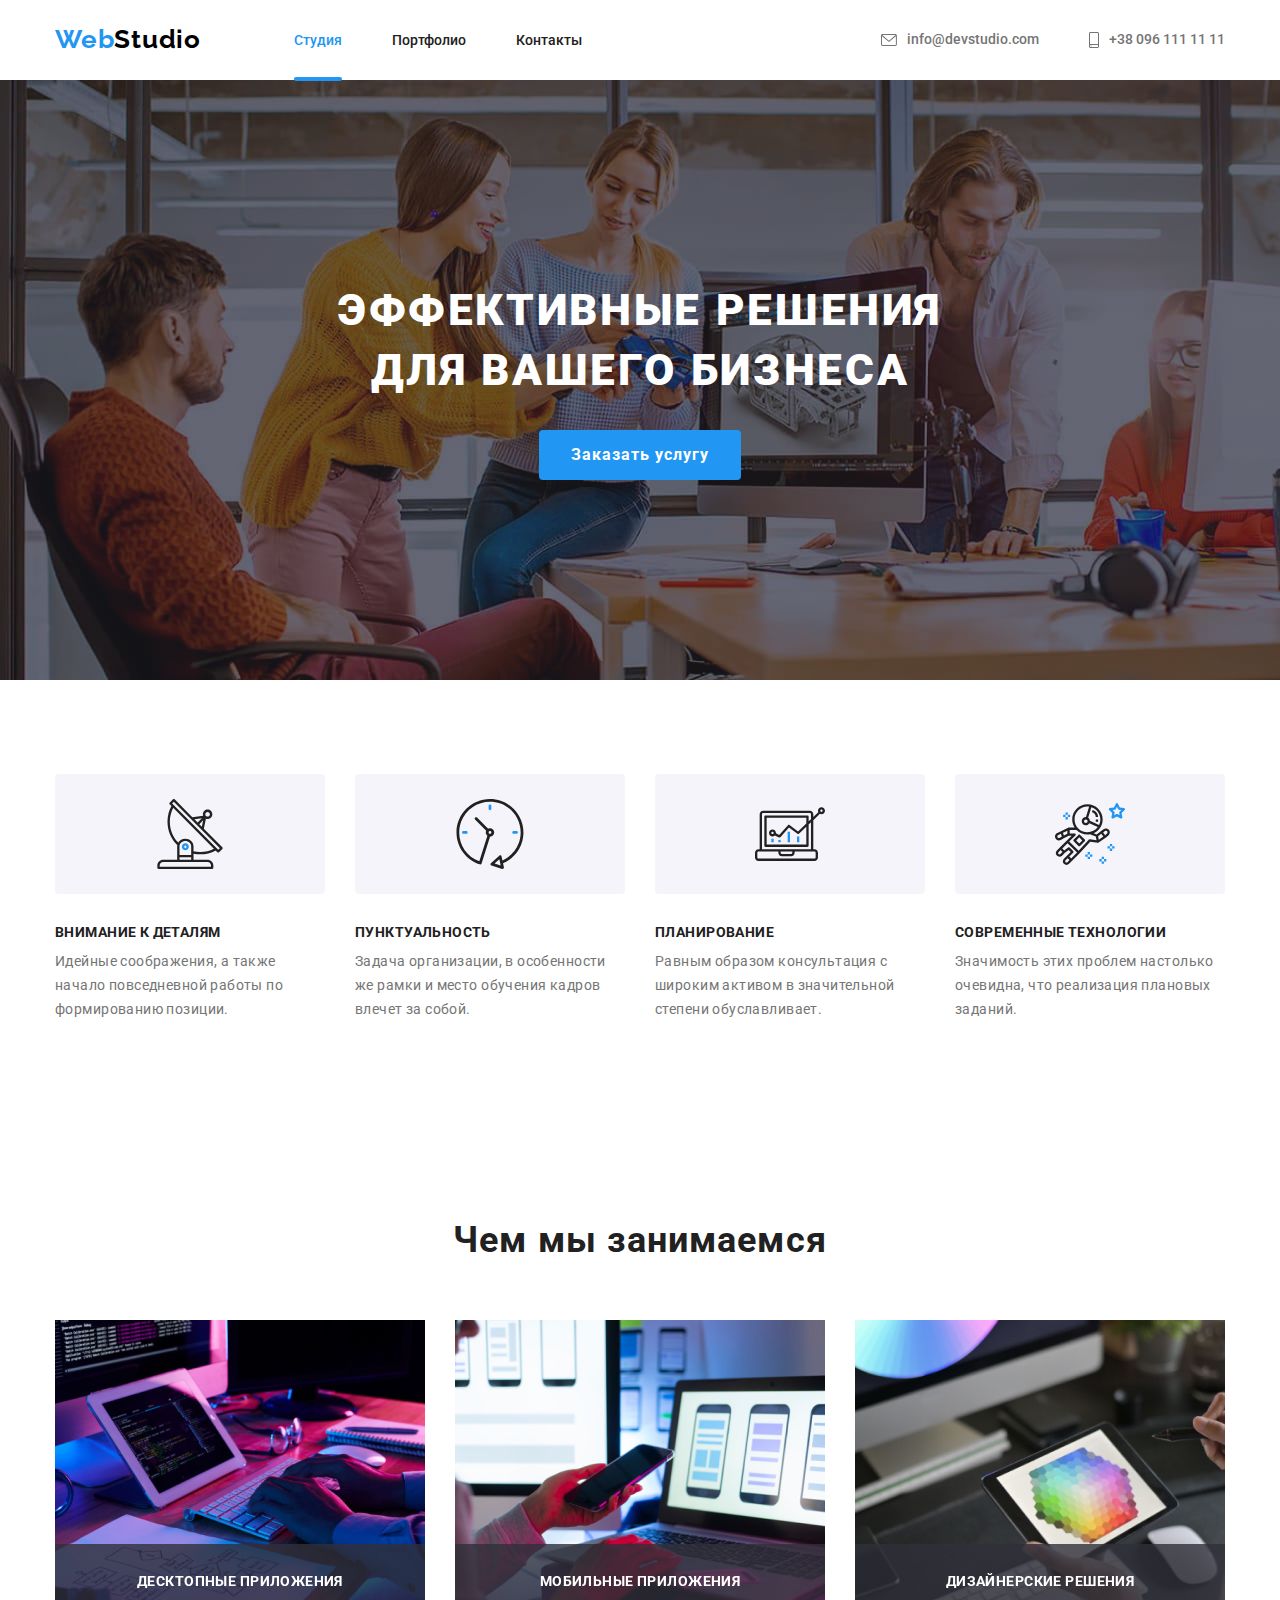
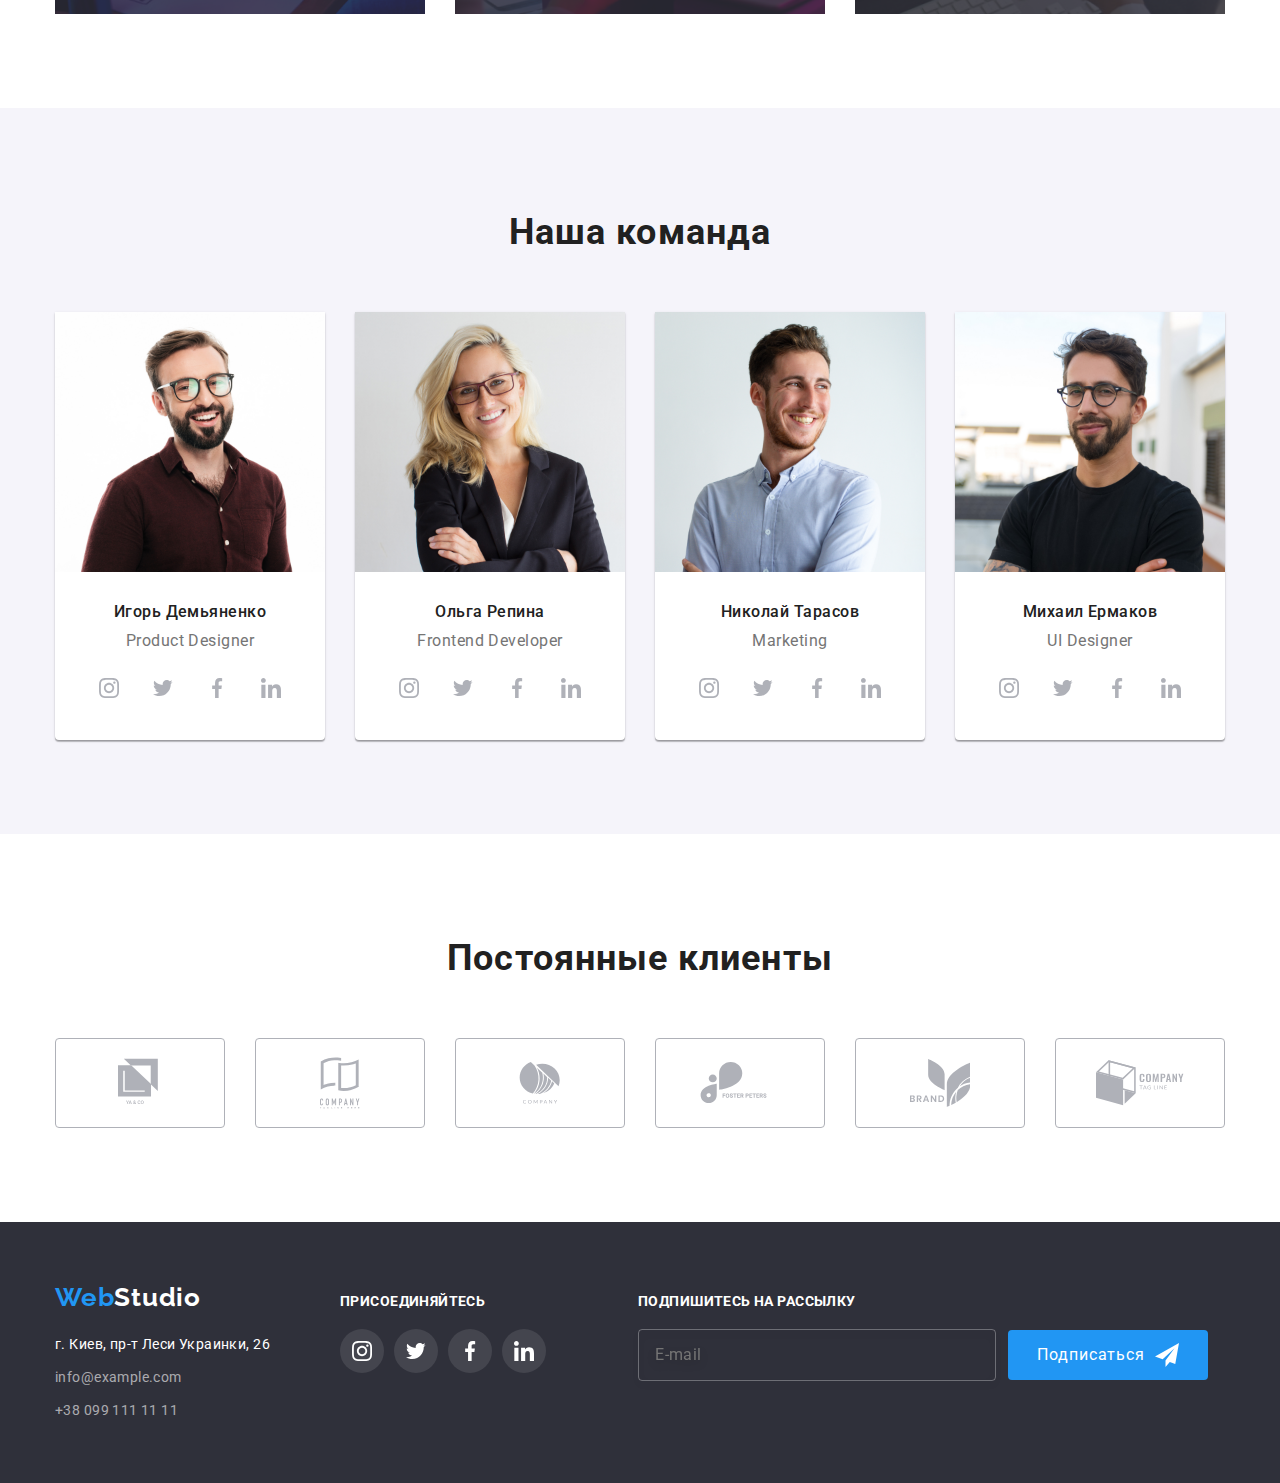
==== commit 1222c6d2: "Add files via upload" ====
--- a/index.html
+++ b/index.html
@@ -87,12 +87,10 @@
                                 <label for="user-comment" class="input-name">Комментарий</label>
                                 <textarea name="user-comment" id="user-comment" placeholder="Введите текст" class="user-comment"></textarea>
                                 
-                                <label class="agreement">
-                                    <input type="checkbox" value="agreement" name="agreement" class="agreement-checkbox" checked>
-                                    <span class="checkbox-icon"></span>
-                                    <p class="agreement-text">Соглашаюсь с рассылкой и принимаю <a href="" class="agreement-terms-doc">Условия договора</a></p>
-                                </label>
-
+                                
+                                <input type="checkbox" id="agreement-checkbox" value="agreement" name="agreement" class="agreement-checkbox" checked>
+                                <label for="agreement-checkbox" class="agreement-label">Соглашаюсь с рассылкой и принимаю <a href="" class="agreement-terms-doc">Условия договора</a></label>
+                                
                                 <button type="submit" class="submit-button">Отправить</button>
                             </form>
 
@@ -431,7 +429,7 @@
                         <h3 class="footer-connect">Подпишитесь на рассылку</h3>
                         <form action="#" method="GET" autocomplete="off" class="subscription-form-footer">
                             <label>
-                                <input type="email" placeholder="E-mail" class="subscription-input">
+                                <input type="email" name="user-email-footer" placeholder="E-mail" class="subscription-input">
                             </label>
 
                             <button type="submit" class="subscribe-button-footer">
--- a/css/styles.css
+++ b/css/styles.css
@@ -281,7 +281,7 @@
     transform: translate(-50%, -50%) scale(1);
     transition: transform 250ms linear;
 
-    min-width: 528px;
+    width: 528px;
     min-height: 580px;
     padding: 40px;
     background-color: var(--primary-background-color);
@@ -371,6 +371,21 @@
     top: 32px;
 }
 
+.user-comment {
+    width: 100%;
+    height: 120px;
+    padding: 12px 16px;
+    margin-bottom: 20px;
+    border: 1px solid rgba(33, 33, 33, 0.2);
+    box-sizing: border-box;
+    border-radius: 4px;
+    resize: none;
+}
+.user-comment:focus {
+    outline: none;
+    border: 1px solid var(--accent-color);
+}
+
 .agreement {
     /*position: relative;*/
     display: flex;
@@ -380,14 +395,20 @@
     font-size: 14px;
 }
 
-.checkbox-icon {
-    /*position: absolute;
-    top: 50%;
-    left: 0;
-    transform: translateY(-50%);
-    pointer-events: none;*/
-
-    
+
+.agreement-checkbox {
+    position: absolute;
+    appearance: none;
+    margin-right: 8px;
+}
+
+.agreement-label {
+    display: inline-block;
+    margin-bottom: 30px;
+}
+
+.agreement-label::before {
+    content: "";
     display: inline-block;
     width: 16px;
     height: 15px;
@@ -395,47 +416,26 @@
     border: 2px solid #212121;
     background-origin: border-box;
     border-radius: 2px;
-}
-
-.agreement-checkbox {
-    position: absolute;
-    appearance: none;
-    margin-right: 8px;
-}
-
-.agreement-checkbox:checked + .checkbox-icon {
+    line-height: 1.714;
+
+}
+
+.agreement-checkbox:checked + .agreement-label::before {
+    background-image: url(../images/symbol-defs.svg#icon-check);
+    background-size: contain;
     background-origin: border-box;
     background-color: var(--accent-color);
     border-color: var(--accent-color);
-
-    background-image: url(../images/symbol-defs.svg#icon-checkbox);
-    background-size: contain;
-}
-
-.agreement-text {
-    line-height: 1.714;
-}
+}
+
 
 .agreement-terms-doc {
     color: var(--accent-color);
     text-decoration: underline;
 }
 
-.user-comment {
-    width: 100%;
-    height: 120px;
-    padding: 12px 16px;
-    border: 1px solid rgba(33, 33, 33, 0.2);
-    box-sizing: border-box;
-    border-radius: 4px;
-    resize: none;
-}
-.user-comment:focus {
-    outline: none;
-    border: 1px solid var(--accent-color);
-}
-
 .submit-button {
+    display: block;
     width: 200px;
     height: 50px;
     margin: 0 auto;
@@ -836,6 +836,7 @@
 .subscribe-button-footer:hover,
 .subscribe-button-footer:focus {
     box-shadow: 0px 4px 4px rgba(0, 0, 0, 0.15);
+    cursor: pointer;
 }
 
 .subscribe-button-footer:not(:last-child) {
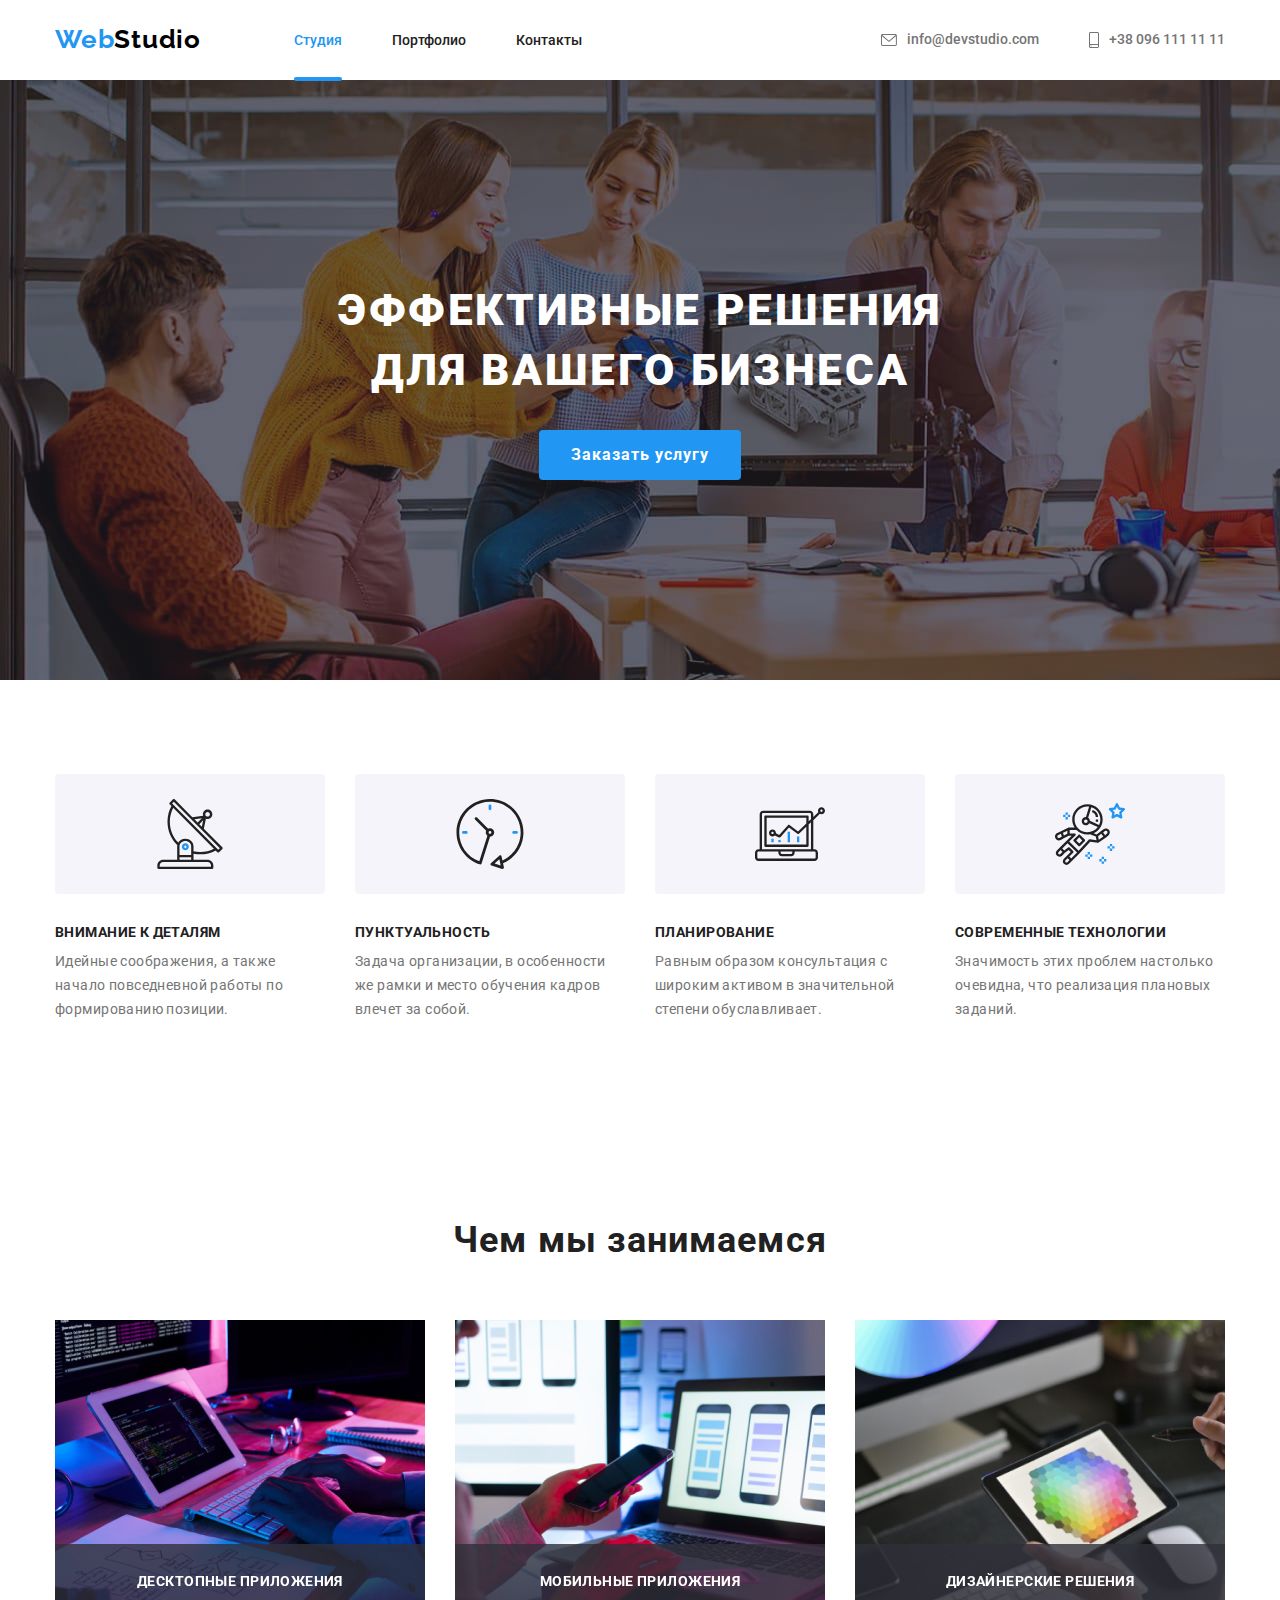
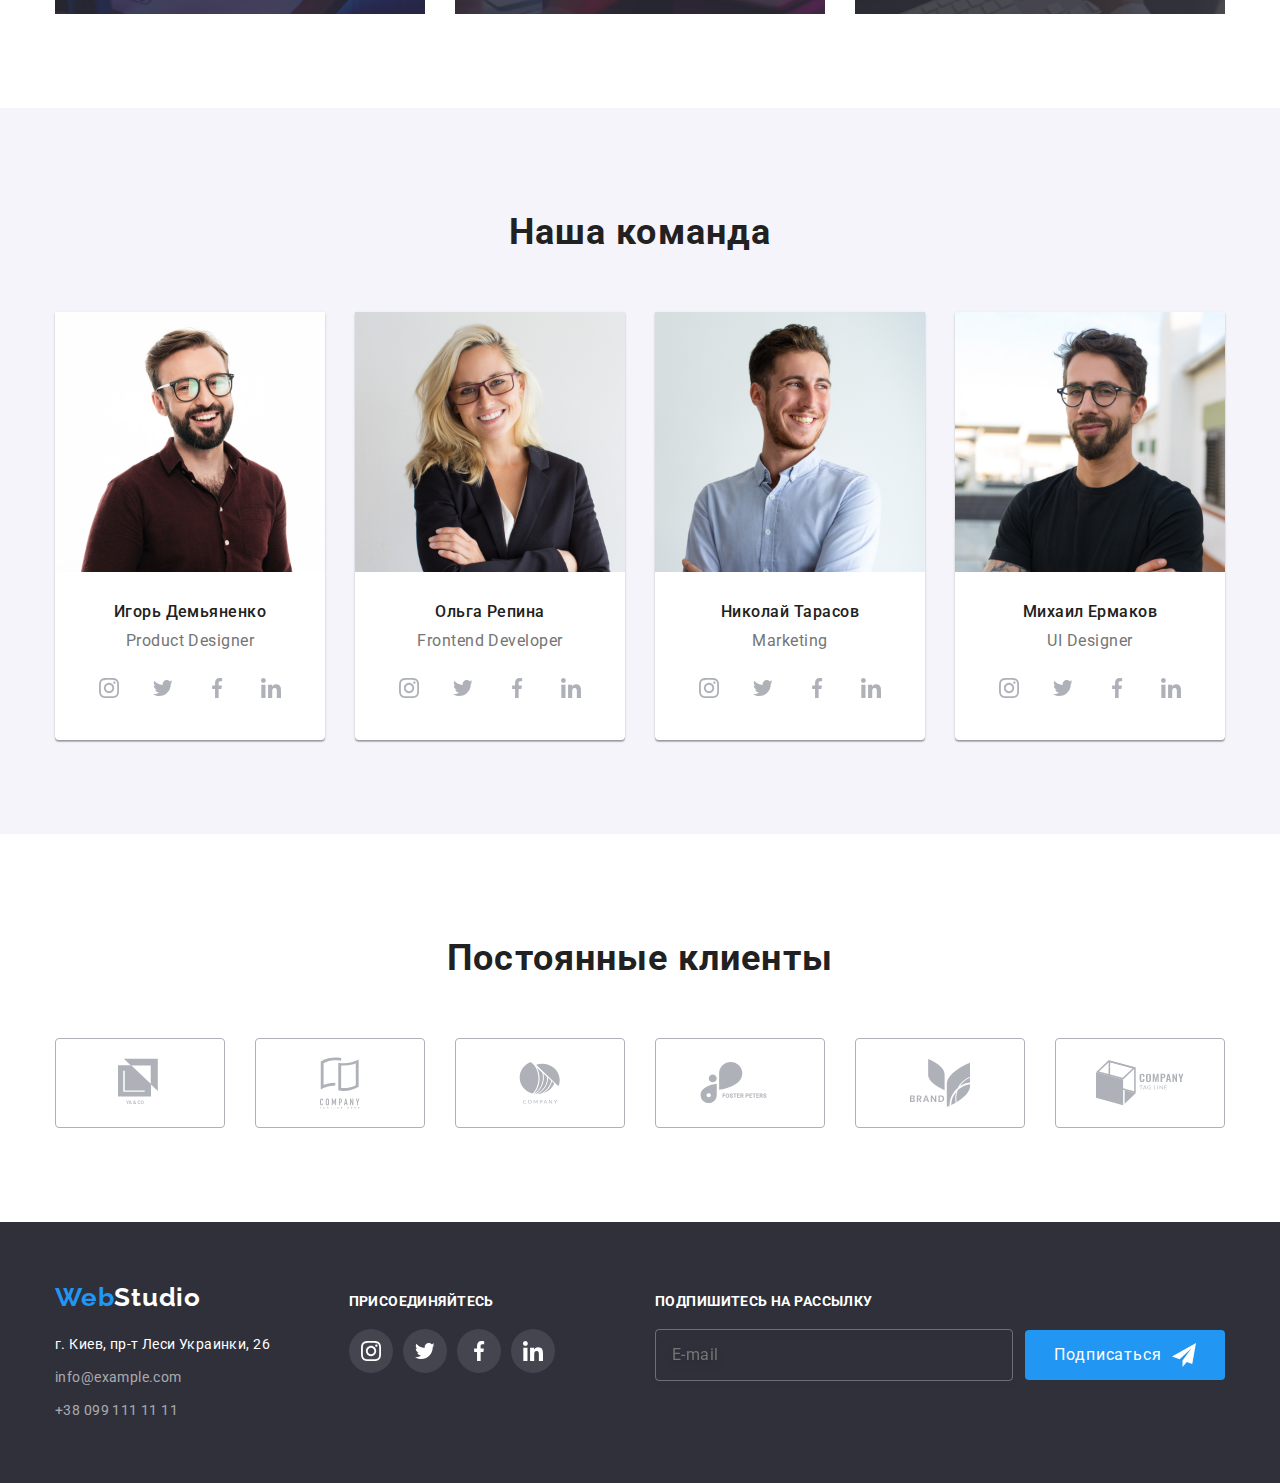
==== commit 6e041e4f: "Add files via upload" ====
--- a/index.html
+++ b/index.html
@@ -46,7 +46,7 @@
             <section class="hero-section"> 
                 <div class="container">
                     <h1 class="hero-title">Эффективные решения <br> для вашего бизнеса</h1>
-                    <button type="button" data-modal-open class="modal-btn" type="button">Заказать услугу</button>
+                    <button type="button" data-modal-open type="button" class="modal-btn">Заказать услугу</button>
                     
                     <div data-modal class="backdrop is-hidden">
                         <div class="modal">
@@ -90,7 +90,7 @@
                                 
                                 <input type="checkbox" id="agreement-checkbox" value="agreement" name="agreement" class="agreement-checkbox" checked>
                                 <label for="agreement-checkbox" class="agreement-label">Соглашаюсь с рассылкой и принимаю <a href="" class="agreement-terms-doc">Условия договора</a></label>
-                                
+
                                 <button type="submit" class="submit-button">Отправить</button>
                             </form>
 
--- a/css/styles.css
+++ b/css/styles.css
@@ -344,16 +344,12 @@
     border-radius: 4px;
     letter-spacing: 0.01em;
 }
-.contact-form-input:focus,
-.contact-form-input:hover {
+.contact-form-input:focus {
     outline: none;
     border: 1px solid var(--accent-color);
     cursor: pointer;
 }
 
-.contact-form-input:hover + .input-form-icon {
-    fill: var(--accent-color);
-}
 .form-field:focus-within > .input-form-icon {
     fill: var(--accent-color);
 }
@@ -716,6 +712,7 @@
 
 .footer-container {
     display: flex;
+    justify-content: space-between;
     align-items: baseline;
     padding-top: 60px;
     padding-bottom: 60px;
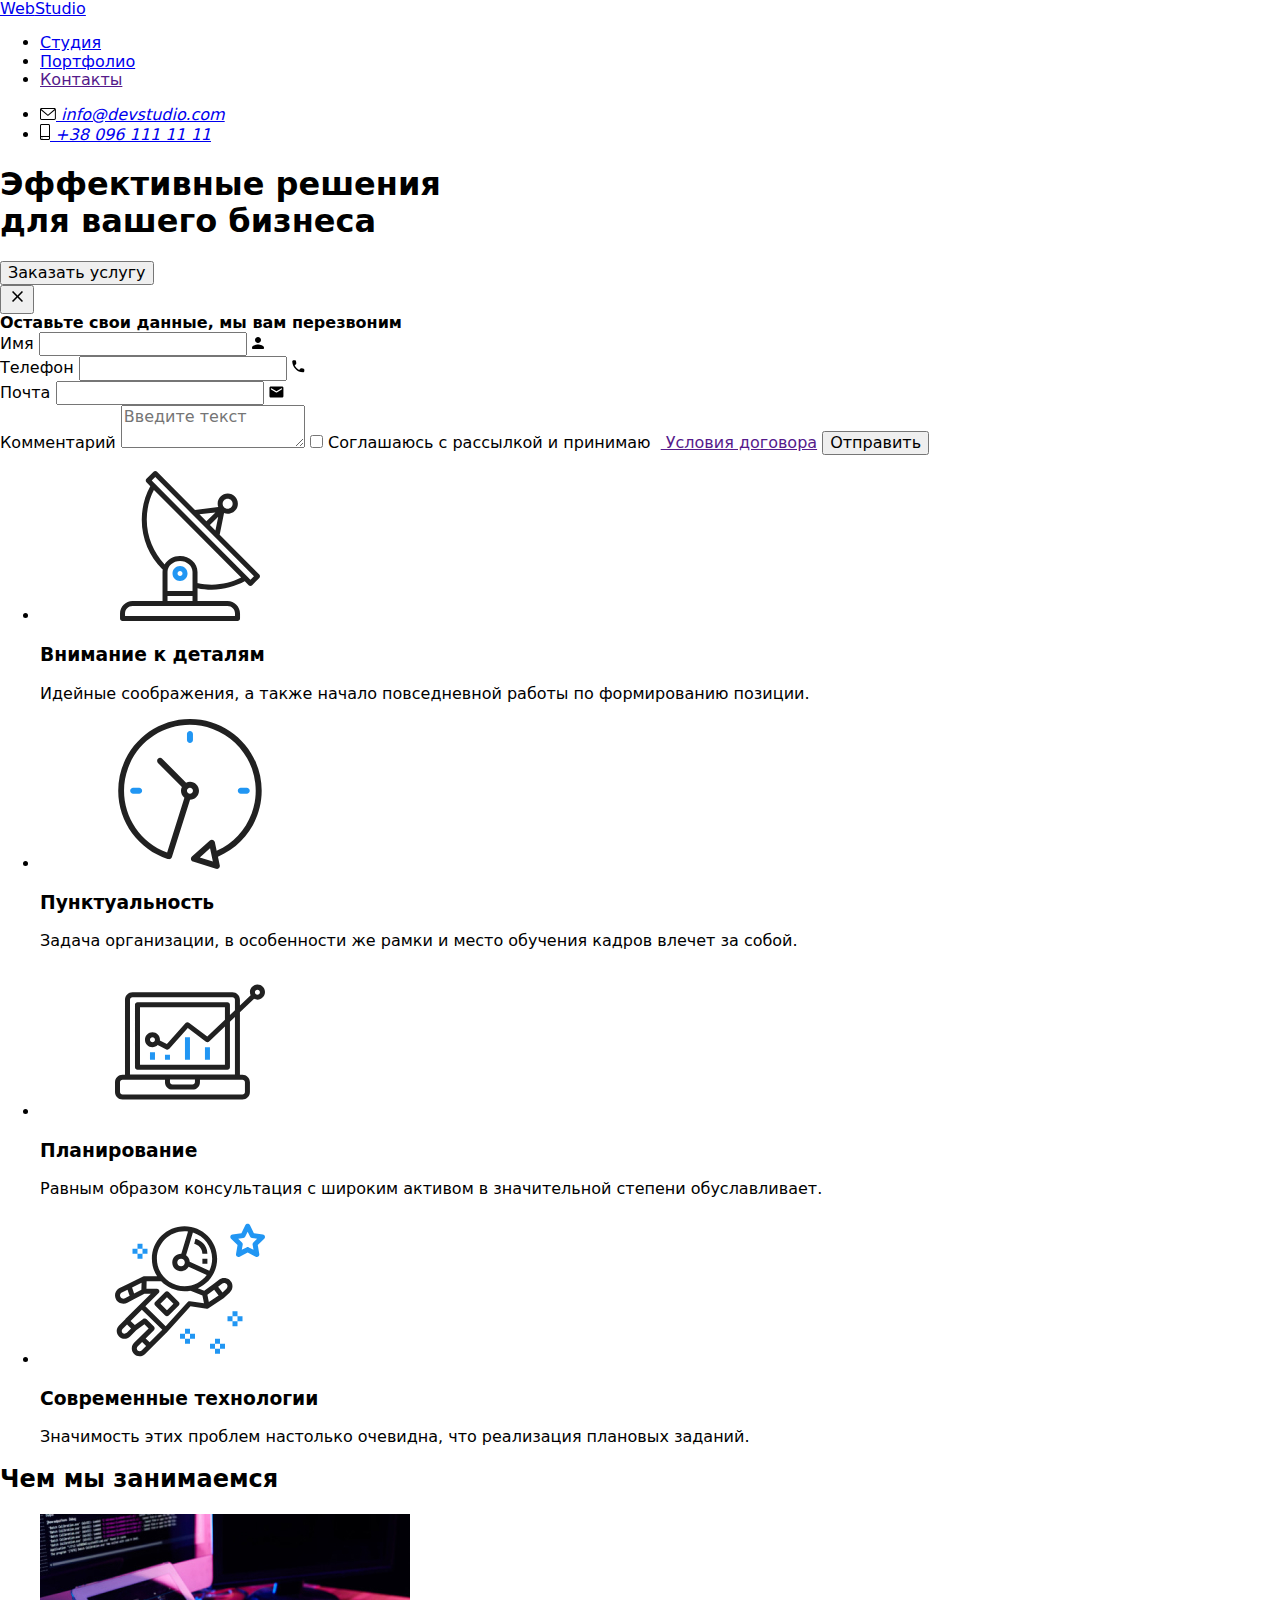
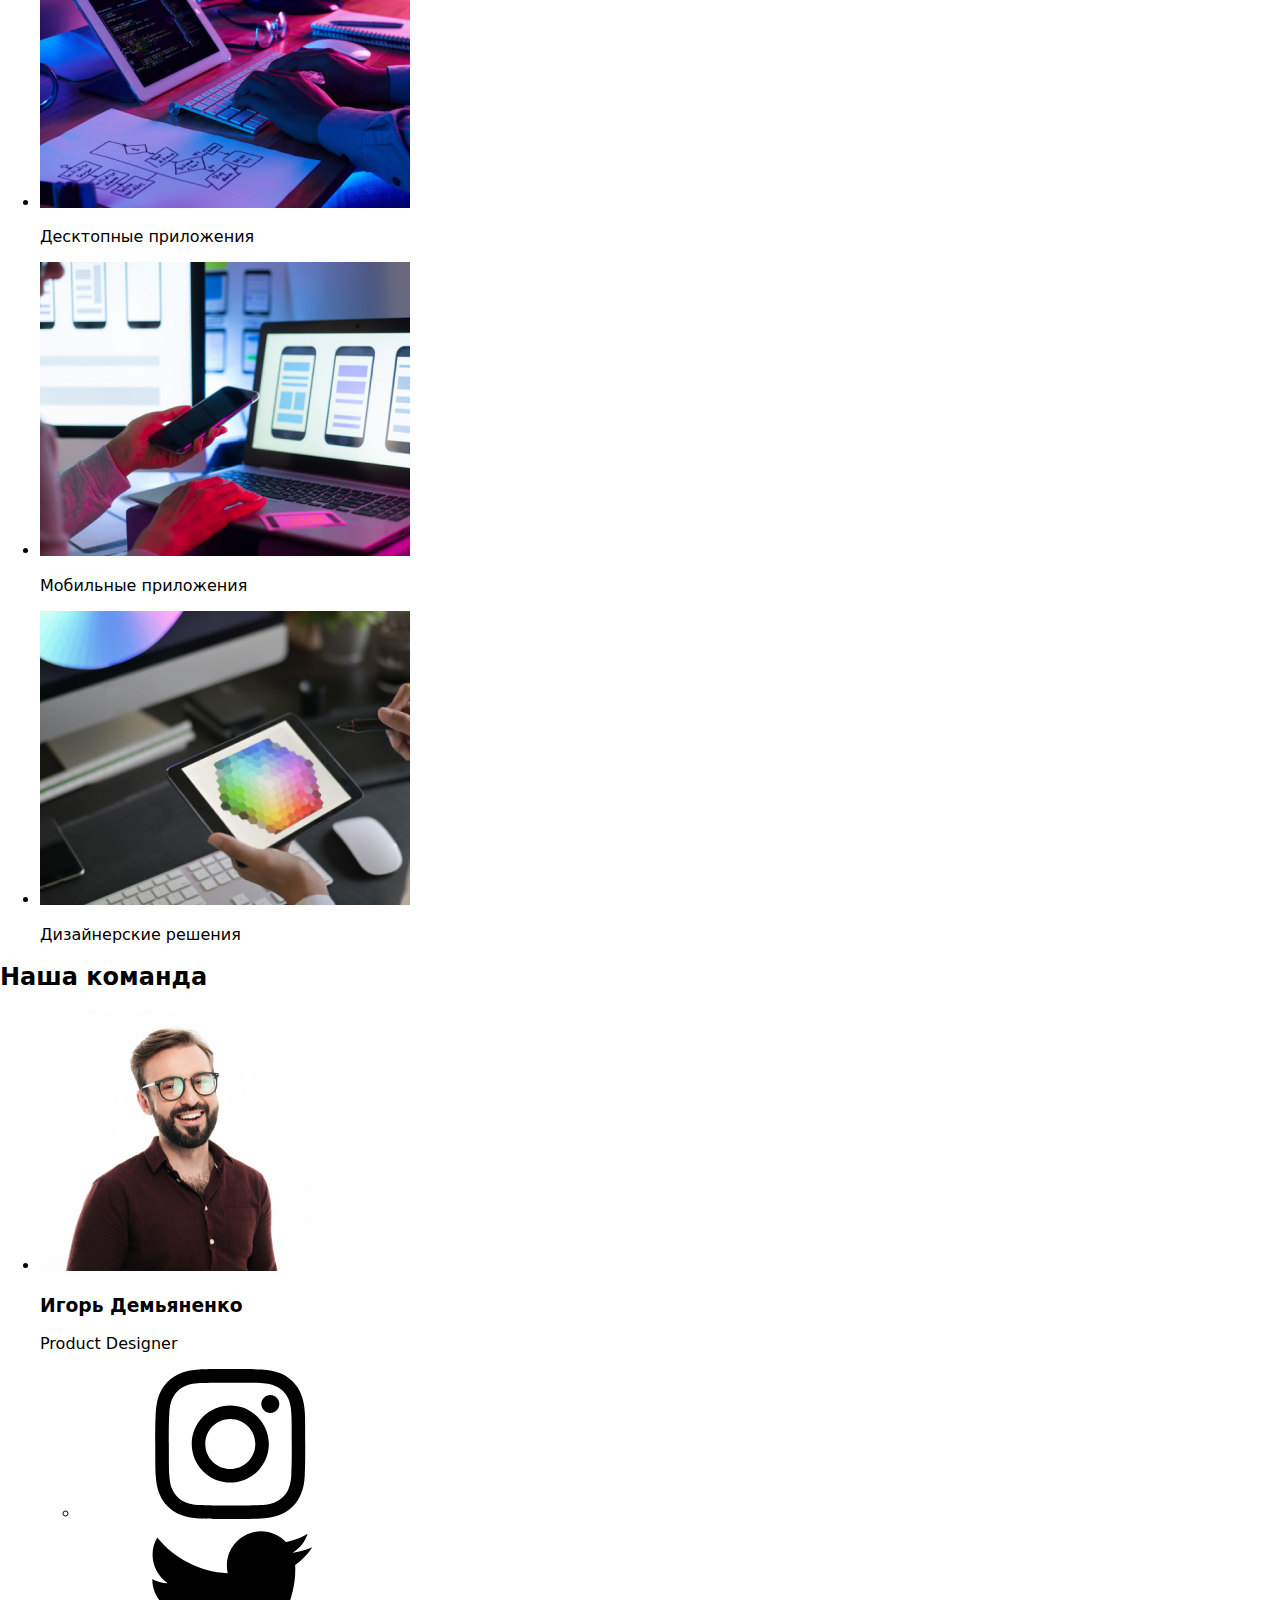
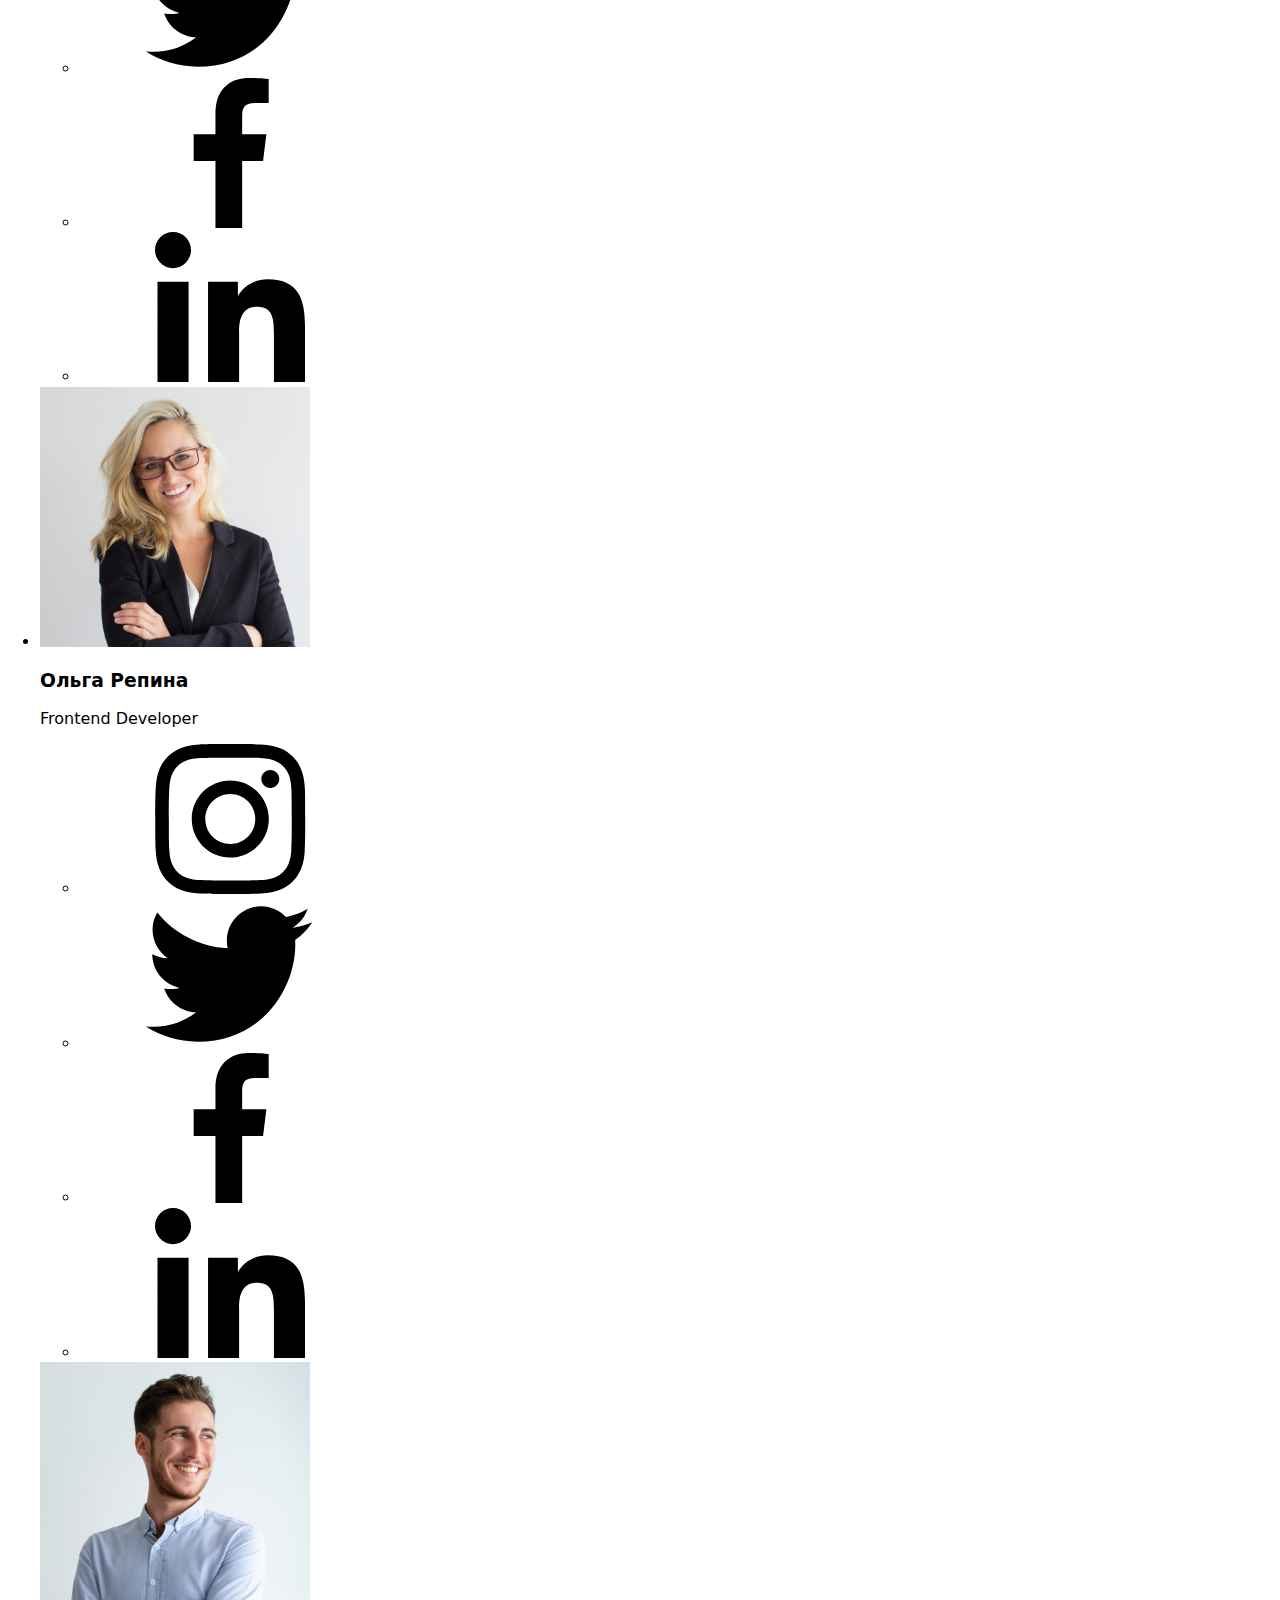
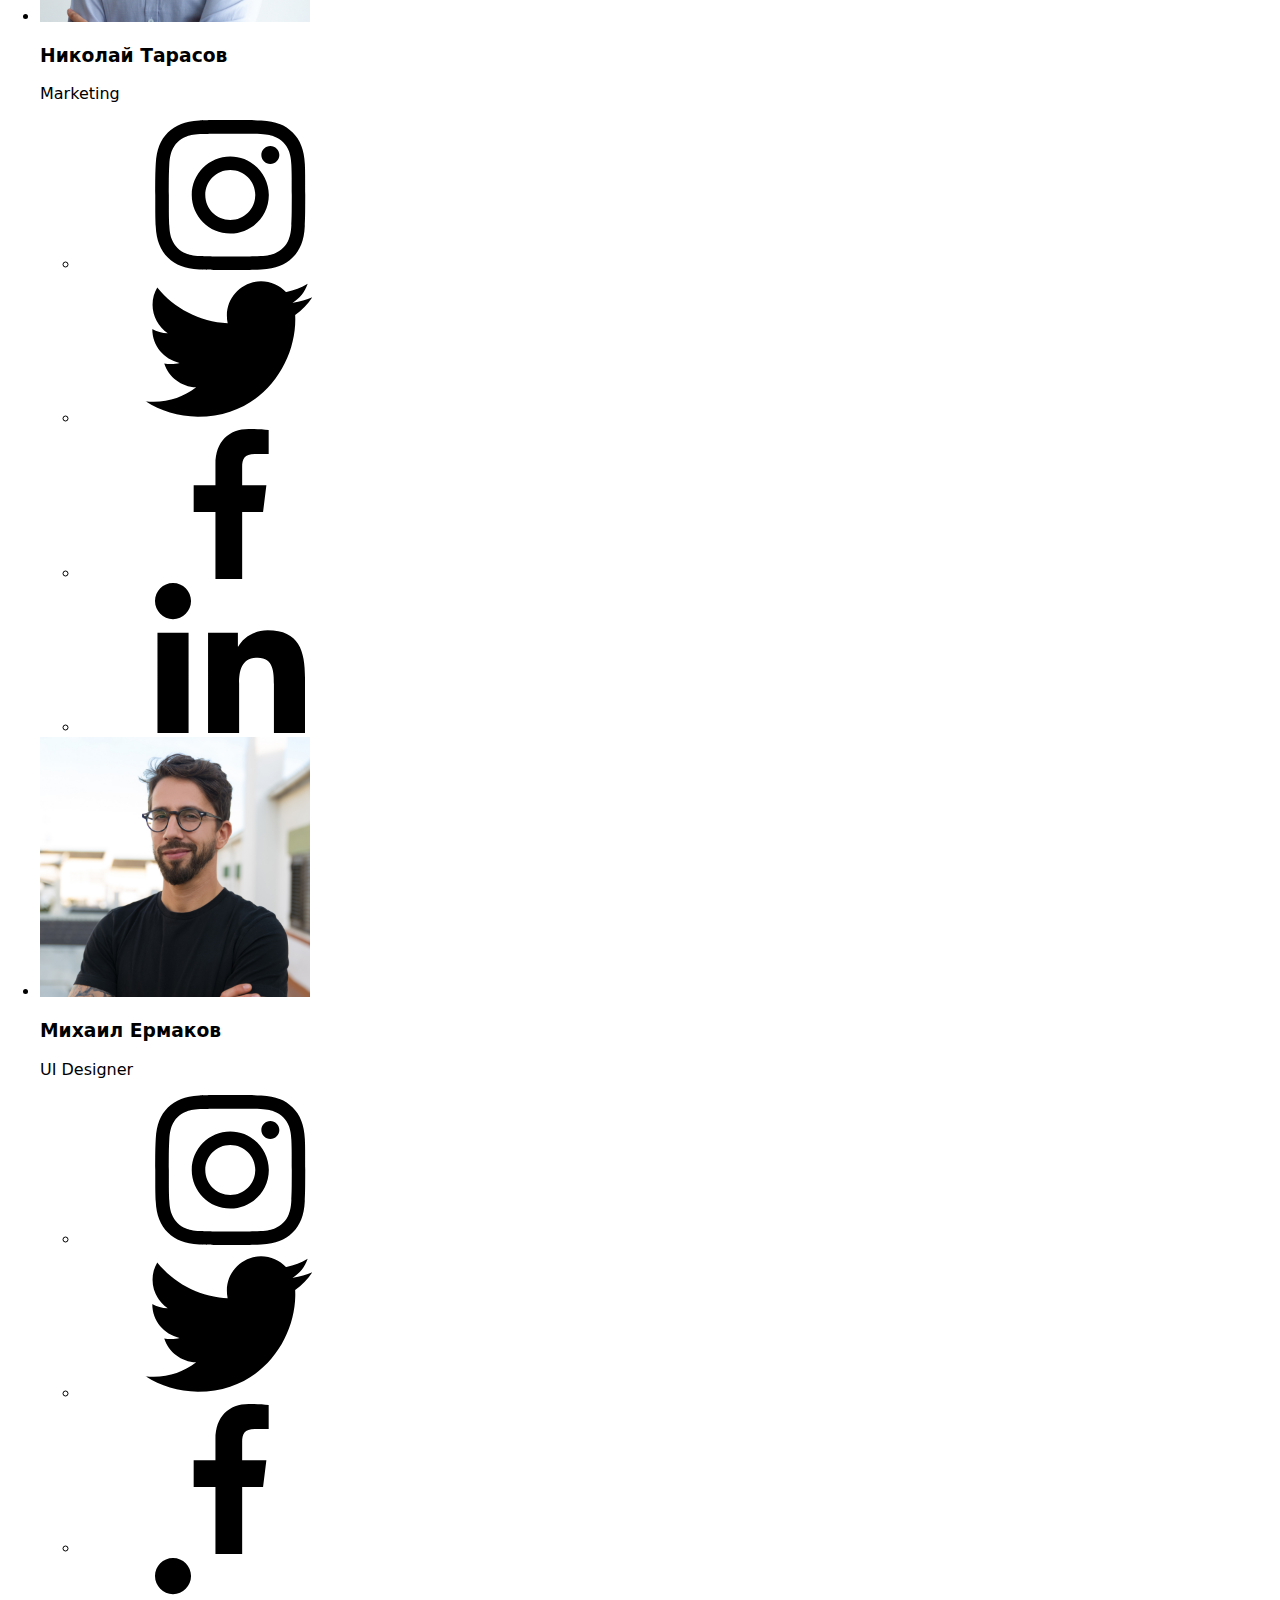
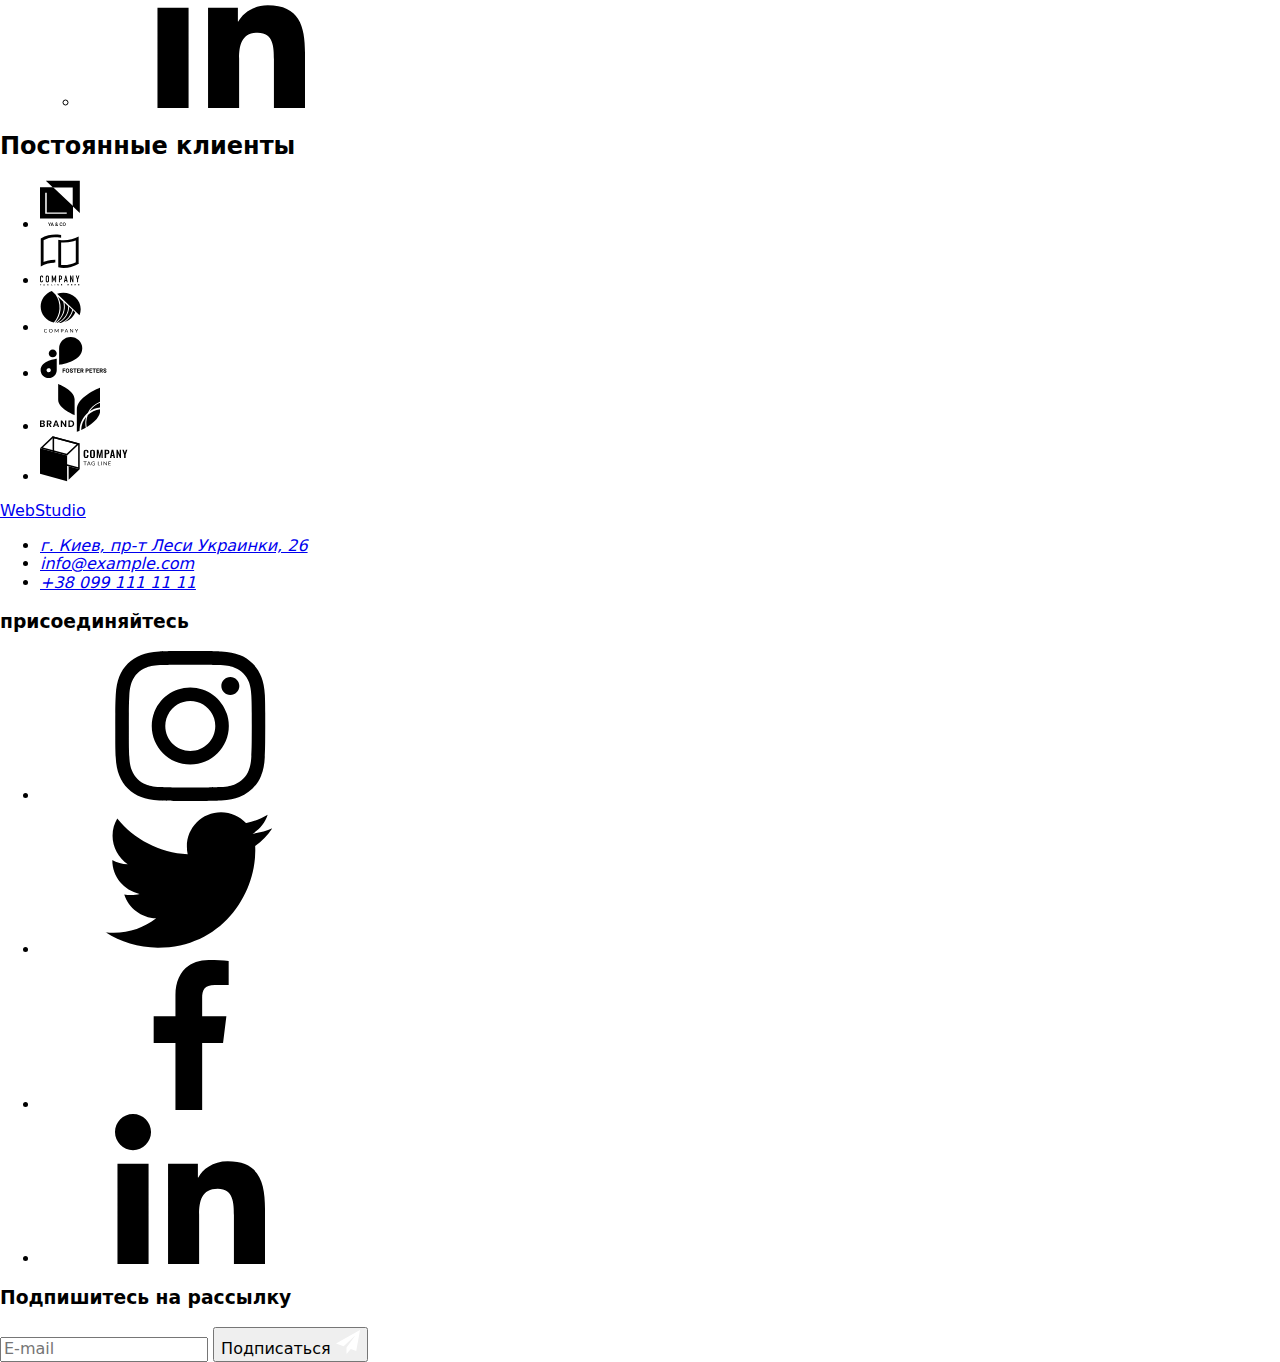
==== commit e2336655: "Add files via upload" ====
--- a/index.html
+++ b/index.html
@@ -5,7 +5,7 @@
     <meta name="viewport" content="width=device-width, initial-scale=1.0">
     <title>Web Studio</title>
     <link rel="stylesheet" href="https://cdnjs.cloudflare.com/ajax/libs/modern-normalize/1.0.0/modern-normalize.css">
-    <link rel="stylesheet" href="./css/styles.css">
+    <link rel="stylesheet" href="./dist/css/main.min.css">
     <link href="https://fonts.googleapis.com/css2?family=Raleway:wght@700&family=Roboto:wght@400;500;700&display=swap" rel="stylesheet">
 </head>
 <body>
@@ -13,26 +13,34 @@
             <div class="container">
                 <div class="header-container">
                     <nav class="nav-container">
-                        <a class="logo logo-header" href="#"><span class="logo-fisrt-word">Web</span><span class="logo-second-word">Studio</span></a>
+                        <a class="logo header-container__logo" href="#"><span class="logo__fisrt-word">Web</span><span class="logo__second-word">Studio</span></a>
                 
-                        <ul class="site-nav-container">
-                            <li class="site-nav-item"><a href="./index.html" class="site-nav-link studio-link"> <span class="studio-page">Студия</span></a></li>
-                            <li class="site-nav-item"><a href="./portfolio.html" class="site-nav-link"> Портфолио</a></li>
-                            <li class="site-nav-item"><a href=""  class="site-nav-link">Контакты</a></li">
+                        <ul class="nav-container__list">
+                            <li class="nav-container__item">
+                                <a href="./index.html" class="nav-container__link nav-container__link--active"> 
+                                <span class="nav-container__current-page">Студия</span>
+                                </a>
+                            </li>
+                            <li class="nav-container__item">
+                                <a href="./portfolio.html" class="nav-container__link"> Портфолио</a>
+                            </li>
+                            <li class="nav-container__item">
+                                <a href=""  class="nav-container__link">Контакты</a>
+                            </li">
                         </ul>
                     </nav>
                     <address class="address">
                         <ul class="auth-nav">
-                            <li class="item">
+                            <li class="auth-nav-item">
                                 <a href="mailto:info@devstudio.com" class="auth-nav-link">
-                                <svg class="connect-us-icon envelope-icon" width="16" height="12">
+                                <svg class="auth-nav-link__icon" width="16" height="12">
                                     <use href="./images/symbol-defs.svg#icon-envelope"></use>
                                 </svg>
                                 info@devstudio.com</a>
                             </li>
-                            <li class="item">
+                            <li class="auth-nav-item">
                                 <a href="tel:+380961111111" class="auth-nav-link">
-                                <svg class="connect-us-icon" width="10" height="16">
+                                <svg class="auth-nav-link__icon" width="10" height="16">
                                     <use href="./images/symbol-defs.svg#icon-smartphone"></use>
                                 </svg>
                                 +38 096 111 11 11</a>
@@ -43,53 +51,53 @@
             </div> 
         </header>
         <main>
-            <section class="hero-section"> 
+            <section class="section hero-section"> 
                 <div class="container">
-                    <h1 class="hero-title">Эффективные решения <br> для вашего бизнеса</h1>
+                    <h1 class="hero-section__title">Эффективные решения <br> для вашего бизнеса</h1>
                     <button type="button" data-modal-open type="button" class="modal-btn">Заказать услугу</button>
                     
                     <div data-modal class="backdrop is-hidden">
                         <div class="modal">
                             <button type="button" data-modal-close class="close-btn">
-                                <svg width="18" height="18" class="close-btn-icon">
+                                <svg width="18" height="18" class="close-btn__icon">
                                     <use href="./images/symbol-defs.svg#icon-close-cross">
                                     </use>
                                 </svg>
                             </button>
                             
                             <form action="#" method="GET" autocomplete="off" class="contact-form">
-                                <b class="data-appeal">Оставьте свои данные, мы вам перезвоним</b>
-
-                                <div class="form-field">
-                                    <label for="user-name" class="input-name">Имя</label>
-                                    <input type="text" id="user-name" class="contact-form-input" name="user-name" required minlength="2">
-                                    <svg width="12" height="12" class="input-form-icon">
+                                <b class="contact-form__appeal">Оставьте свои данные, мы вам перезвоним</b>
+
+                                <div class="contact-form__field">
+                                    <label for="user-name" class="contact-form__input-name">Имя</label>
+                                    <input type="text" id="user-name" class="contact-form__input" name="user-name" required minlength="2">
+                                    <svg width="12" height="12" class="contact-form__icon">
                                         <use href="./images/symbol-defs.svg#icon-person"></use>
                                     </svg>
                                 </div>
                                 
-                                <div class="form-field">
-                                    <label for="user-phone" class="input-name">Телефон</label>
-                                    <input type="tel" id="user-phone" class="contact-form-input" name="user-phone" required>
-                                    <svg width="13" height="13" class="input-form-icon">
+                                <div class="contact-form__field">
+                                    <label for="user-phone" class="contact-form__input-name">Телефон</label>
+                                    <input type="tel" id="user-phone" class="contact-form__input" name="user-phone" required>
+                                    <svg width="13" height="13" class="contact-form__icon">
                                         <use href="./images/symbol-defs.svg#icon-phone"></use>
                                     </svg>
                                 </div>
                                 
-                                <div class="form-field">
-                                    <label for="user-email" class="input-name">Почта</label>
-                                    <input type="email" id="user-email" class="contact-form-input" name="user-email" required>
-                                    <svg width="15" height="12" class="input-form-icon">
+                                <div class="contact-form__field">
+                                    <label for="user-email" class="contact-form__input-name">Почта</label>
+                                    <input type="email" id="user-email" class="contact-form__input" name="user-email" required>
+                                    <svg width="15" height="12" class="contact-form__icon">
                                         <use href="./images/symbol-defs.svg#icon-mail"></use>
                                     </svg>
                                 </div>
 
-                                <label for="user-comment" class="input-name">Комментарий</label>
-                                <textarea name="user-comment" id="user-comment" placeholder="Введите текст" class="user-comment"></textarea>
+                                <label for="user-comment" class="contact-form__input-name">Комментарий</label>
+                                <textarea name="user-comment" id="user-comment" placeholder="Введите текст" class="contact-form__user-comment"></textarea>
                                 
                                 
-                                <input type="checkbox" id="agreement-checkbox" value="agreement" name="agreement" class="agreement-checkbox" checked>
-                                <label for="agreement-checkbox" class="agreement-label">Соглашаюсь с рассылкой и принимаю <a href="" class="agreement-terms-doc">Условия договора</a></label>
+                                <input type="checkbox" id="agreement-checkbox" value="agreement" name="agreement" class="contact-form__agreement-checkbox">
+                                <label for="agreement-checkbox" class="contact-form__agreement-label">Соглашаюсь с рассылкой и принимаю &nbsp;<a href="" class="contact-form__agreement-terms-doc"> Условия договора</a></label>
 
                                 <button type="submit" class="submit-button">Отправить</button>
                             </form>
@@ -100,13 +108,13 @@
                 </div>
             </section>
     
-            <section class="why-us-section">
+            <section class="section why-us-section">
                 <div class="container">
                     <h2 hidden>Why us</h2>
                     <ul class="why-us-list">
                         <li class="why-us-item">
                             <div class="icon-container">
-                                <svg class="icon">
+                                <svg class="why-us-icon">
                                     <use href="./images/symbol-defs.svg#icon-antenna"></use>
                                 </svg>
                             </div>
@@ -115,7 +123,7 @@
                         </li>
                         <li class="why-us-item">
                             <div class="icon-container">
-                                <svg class="icon">
+                                <svg class="why-us-icon">
                                     <use href="./images/symbol-defs.svg#icon-clock"></use>
                                 </svg>
                             </div>
@@ -124,7 +132,7 @@
                         </li>
                         <li class="why-us-item">
                             <div class="icon-container">
-                                <svg class="icon">
+                                <svg class="why-us-icon">
                                     <use href="./images/symbol-defs.svg#icon-diagram"></use>
                                 </svg>
                             </div>
@@ -133,7 +141,7 @@
                         </li>
                         <li class="why-us-item">
                             <div class="icon-container">
-                                <svg class="icon">
+                                <svg class="why-us-icon">
                                     <use href="./images/symbol-defs.svg#icon-astronaut"></use>
                                 </svg>
                             </div>
@@ -144,7 +152,7 @@
                 </div>
             </section>
     
-            <section class="features-section">
+            <section class="section features-section">
                 <div  class="container">
                     <h2 class="section-title">Чем мы занимаемся</h2>
                 <ul class="features-list">
@@ -170,7 +178,7 @@
                 </div>
             </section>
     
-            <section class="team-section">
+            <section class="section team-section">
                 <div class="container">
                     <h2 class="section-title">Наша команда</h2>
                 <ul class="team-list">
@@ -318,7 +326,7 @@
                 </div>
             </section>
 
-            <section class="clients-section">
+            <section class="section clients-section">
                 <div class="container">
                     <h2 class="section-title">Постоянные клиенты</h2>
                 <ul class="client-list">
@@ -373,8 +381,8 @@
             <div class="container">
                 <div class="footer-container">
                     <div class="footer-container-left">
-                        <a class="logo logo-footer" href="#">
-                            <span class="logo-fisrt-word">Web</span><span class="logo-second-word-footer">Studio</span>
+                        <a class="logo footer-container__logo" href="#">
+                            <span class="logo__fisrt-word">Web</span><span class="logo__second-word--dark-bcg">Studio</span>
                         </a>
                     <address>
                         <ul>
